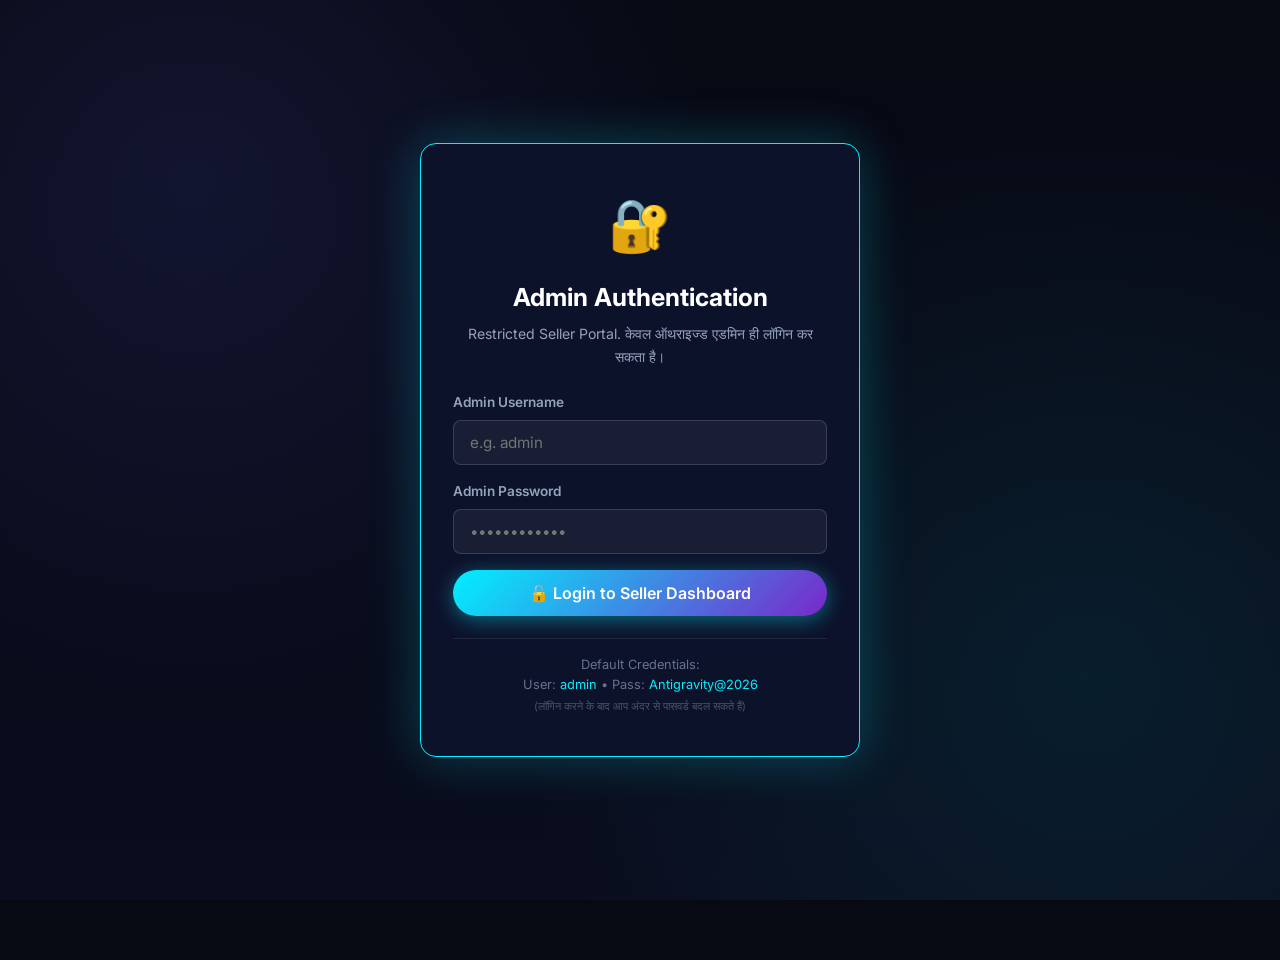
==== admin.html @ 9b274166 "Complete Google Antigravity E-Book Platform with Cashfree Gateway and DRM Reader" ====
<!DOCTYPE html>
<html lang="hi">
<head>
    <meta charset="UTF-8">
    <meta name="viewport" content="width=device-width, initial-scale=1.0">
    <title>Seller Admin Portal - Google Antigravity E-Book</title>
    
    <!-- Google Fonts -->
    <link rel="preconnect" href="https://fonts.googleapis.com">
    <link rel="preconnect" href="https://fonts.gstatic.com" crossorigin>
    <link href="https://fonts.googleapis.com/css2?family=Inter:wght@400;500;600;700;800&family=JetBrains+Mono:wght@500;700&family=Outfit:wght@600;700;800&display=swap" rel="stylesheet">
    
    <!-- Stylesheets -->
    <link rel="stylesheet" href="assets/css/style.css">
    <link rel="stylesheet" href="assets/css/admin.css">
</head>
<body class="admin-body">

    <!-- 1. ADMIN AUTHENTICATION GATE (SHOWN IF NOT LOGGED IN) -->
    <div id="adminLoginGate" style="min-height: 100vh; display: flex; align-items: center; justify-content: center; padding: 20px;">
        <div class="admin-card" style="max-width: 440px; width: 100%; padding: 40px 32px; border-color: #00f0ff; box-shadow: 0 0 50px rgba(0, 240, 255, 0.25); text-align: center;">
            <div style="font-size: 3.2rem; margin-bottom: 12px;">🔐</div>
            <h2 style="font-size: 1.55rem; justify-content: center; margin-bottom: 6px; color: #fff;">Admin Authentication</h2>
            <p style="color: #94a3b8; font-size: 0.88rem; margin-bottom: 24px;">
                Restricted Seller Portal. केवल ऑथराइज्ड एडमिन ही लॉगिन कर सकता है।
            </p>

            <form id="adminLoginForm">
                <div class="form-group" style="text-align: left;">
                    <label class="form-label" for="loginUsername">Admin Username</label>
                    <input type="text" id="loginUsername" class="form-input" placeholder="e.g. admin" required>
                </div>
                
                <div class="form-group" style="text-align: left;">
                    <label class="form-label" for="loginPassword">Admin Password</label>
                    <input type="password" id="loginPassword" class="form-input" placeholder="••••••••••••" required>
                </div>

                <div id="loginErrorMsg" style="display: none; background: rgba(239, 68, 68, 0.15); border: 1px solid #ef4444; color: #f87171; padding: 10px; border-radius: 8px; font-size: 0.82rem; margin-bottom: 16px;">
                    ❌ गलत Username या Password! दोबारा प्रयास करें।
                </div>

                <button type="submit" class="btn btn-primary" style="width: 100%; padding: 13px; font-size: 1rem;">
                    🔓 Login to Seller Dashboard
                </button>
            </form>

            <div style="margin-top: 22px; font-size: 0.8rem; color: #64748b; border-top: 1px solid rgba(255,255,255,0.08); padding-top: 16px;">
                Default Credentials:<br>
                User: <code style="color: #00f0ff;">admin</code> • Pass: <code style="color: #00f0ff;">Antigravity@2026</code><br>
                <small style="color: #475569;">(लॉगिन करने के बाद आप अंदर से पासवर्ड बदल सकते हैं)</small>
            </div>
        </div>
    </div>

    <!-- 2. MAIN PROTECTED DASHBOARD VIEW (SHOWN ONLY AFTER AUTHENTICATION) -->
    <div id="adminDashboardView" style="display: none;">
        
        <!-- Admin Header -->
        <header class="admin-header">
            <div class="container admin-header-flex">
                <div class="admin-title-group">
                    <div style="display: flex; align-items: center; gap: 10px;">
                        <a href="index.html" class="logo-icon" style="text-decoration: none; width: 34px; height: 34px; font-size: 1rem;">⚡</a>
                        <h1>Antigravity E-Book Seller Dashboard</h1>
                    </div>
                    <p>Manage your UPI Scanner, E-Book Pricing, and Customer Submissions</p>
                </div>
                <div style="display: flex; gap: 10px; align-items: center;">
                    <a href="index.html" target="_blank" class="btn btn-secondary" style="font-size: 0.85rem; padding: 8px 16px;">👁️ Landing Page</a>
                    <button type="button" id="btnAdminLogout" class="btn btn-secondary" style="font-size: 0.85rem; padding: 8px 16px; border-color: rgba(239, 68, 68, 0.4); color: #f87171;">
                        🚪 Logout
                    </button>
                </div>
            </div>
        </header>

        <!-- Main Admin Container -->
        <main class="container">
            
            <!-- Summary Stats Cards -->
            <div style="display: grid; grid-template-columns: repeat(auto-fit, minmax(220px, 1fr)); gap: 20px; margin-bottom: 30px;">
                <div class="admin-card" style="padding: 20px;">
                    <span style="font-size: 0.85rem; color: #94a3b8;">Total Customer Orders</span>
                    <h3 style="font-size: 2.2rem; font-weight: 800; color: #00f0ff; margin-top: 6px;" id="totalOrdersCount">0</h3>
                </div>
                <div class="admin-card" style="padding: 20px;">
                    <span style="font-size: 0.85rem; color: #94a3b8;">Total Revenue Collected</span>
                    <h3 style="font-size: 2.2rem; font-weight: 800; color: #10b981; margin-top: 6px;" id="totalRevenueCount">₹0</h3>
                </div>
                <div class="admin-card" style="padding: 20px;">
                    <span style="font-size: 0.85rem; color: #94a3b8;">1-Device DRM Lock</span>
                    <h3 style="font-size: 1.5rem; font-weight: 800; color: #a78bfa; margin-top: 8px;">Active & Enforced</h3>
                </div>
            </div>

            <!-- ADMIN NAVIGATION TABS -->
            <div class="admin-tabs-nav">
                <button type="button" class="admin-tab-btn active" data-tab="tab-orders">📦 Orders & UPI Setup</button>
                <button type="button" class="admin-tab-btn" data-tab="tab-affiliates">🤝 Affiliate & Rewards <span id="affiliateAlertBadge" style="display:none; background:#ef4444; color:#fff; font-size:0.7rem; font-weight:700; padding:2px 8px; border-radius:10px; margin-left:4px;">0 ALERTS</span></button>
                <button type="button" class="admin-tab-btn" data-tab="tab-courses">📚 Course & E-Book Manager</button>
                <button type="button" class="admin-tab-btn" data-tab="tab-branding">🎨 Site Logo & Name</button>
                <button type="button" class="admin-tab-btn" data-tab="tab-menus">🧭 Navigation Menus</button>
                <button type="button" class="admin-tab-btn" data-tab="tab-content">📝 Page Content Editor</button>
            </div>

            <!-- ==========================================
                 TAB 1: ORDERS & PAYMENTS (ORIGINAL PORTAL)
                 ========================================== -->
            <div id="tab-orders" class="admin-tab-pane active">
                <div class="admin-grid">
                    
                    <!-- LEFT COLUMN: UPI SETUP & PASSWORD MANAGEMENT -->
                    <div style="display: flex; flex-direction: column; gap: 24px;">
                        
                        <!-- CASHFREE PAYMENT GATEWAY SETUP -->
                        <div class="admin-card" style="border: 1px solid rgba(0, 240, 255, 0.35); background: linear-gradient(145deg, rgba(15, 23, 42, 0.95), rgba(10, 15, 30, 0.98)); box-shadow: 0 10px 30px rgba(0, 240, 255, 0.08);">
                            <div style="display: flex; justify-content: space-between; align-items: center; margin-bottom: 12px; flex-wrap: wrap; gap: 8px;">
                                <h2 style="margin: 0; font-size: 1.25rem;">💳 Cashfree Gateway Setup</h2>
                                <span id="cashfreeStatusBadge" class="badge-status verified" style="font-size: 0.75rem; padding: 4px 10px;">
                                    🟢 Cashfree Active
                                </span>
                            </div>
                            <p style="font-size: 0.84rem; color: #94a3b8; margin-bottom: 18px; line-height: 1.5;">
                                Apna Cashfree API App ID aur Secret Key yahan daalein. Save karte hi customer checkout par <strong>Real Cashfree Payment</strong> (UPI, Google Pay, PhonePe, Paytm, Cards, NetBanking) turant active ho jayega.
                            </p>

                            <form id="adminCashfreeForm">
                                <div class="form-group" style="margin-bottom: 14px;">
                                    <label class="form-label" style="display: flex; align-items: center; justify-content: space-between;">
                                        <span>Cashfree Gateway Enabled</span>
                                        <input type="checkbox" id="cfgCashfreeEnabled" checked style="width: 18px; height: 18px; accent-color: var(--accent-cyan); cursor: pointer;">
                                    </label>
                                </div>

                                <div class="form-group" style="margin-bottom: 14px;">
                                    <label class="form-label" for="cfgCashfreeMode">Gateway Environment <span class="req">*</span></label>
                                    <select id="cfgCashfreeMode" class="form-input" style="cursor: pointer;">
                                        <option value="sandbox">Sandbox (Test Mode - Free Testing)</option>
                                        <option value="production">Production (Live Mode - Real Payments to Bank)</option>
                                    </select>
                                    <small style="color: #64748b; font-size: 0.75rem;">Test testing ke liye Sandbox chunein, real selling ke liye Production.</small>
                                </div>

                                <div class="form-group" style="margin-bottom: 14px;">
                                    <label class="form-label" for="cfgCashfreeAppId">Cashfree App ID (Client ID) <span class="req">*</span></label>
                                    <input type="text" id="cfgCashfreeAppId" class="form-input" placeholder="e.g. CF10293847XXXXXXXXXX or TEST102938..." required>
                                    <small style="color: #64748b; font-size: 0.75rem;">Cashfree Dashboard -> Developers -> API Keys se copy karein.</small>
                                </div>

                                <div class="form-group" style="margin-bottom: 16px;">
                                    <label class="form-label" for="cfgCashfreeSecretKey">Cashfree Secret Key <span class="req">*</span></label>
                                    <div style="position: relative;">
                                        <input type="password" id="cfgCashfreeSecretKey" class="form-input" placeholder="Enter Cashfree Secret Key" required style="padding-right: 42px;">
                                        <button type="button" id="btnToggleCashfreeSecret" style="position: absolute; right: 10px; top: 50%; transform: translateY(-50%); background: none; border: none; color: #94a3b8; cursor: pointer; font-size: 1rem; padding: 4px;" title="Show/Hide Secret Key">👁️</button>
                                    </div>
                                    <small style="color: #64748b; font-size: 0.75rem;">Secret key hamesha encrypted aur safe rahti hai.</small>
                                </div>

                                <div style="display: grid; grid-template-columns: 1fr 1fr; gap: 10px; margin-top: 6px;">
                                    <button type="submit" class="btn btn-primary" id="btnSaveCashfreeConfig" style="padding: 11px 14px; font-size: 0.88rem;">
                                        💾 Save Keys
                                    </button>
                                    <button type="button" id="btnTestCashfreeConnection" class="btn btn-secondary" style="padding: 11px 14px; font-size: 0.88rem; border-color: rgba(0, 240, 255, 0.4); color: #00f0ff;">
                                        ⚡ Test Ping
                                    </button>
                                </div>
                            </form>

                            <div style="margin-top: 16px; padding: 12px; background: rgba(0, 240, 255, 0.05); border: 1px dashed rgba(0, 240, 255, 0.25); border-radius: 8px; font-size: 0.78rem; color: #94a3b8; line-height: 1.5;">
                                💡 <strong>Cashfree Account Setup:</strong><br>
                                1. <a href="https://merchant.cashfree.com" target="_blank" style="color: #00f0ff; text-decoration: underline;">merchant.cashfree.com</a> par login karein.<br>
                                2. Left menu me <strong>Developers &rarr; API Keys</strong> par click karein.<br>
                                3. App ID aur Secret Key copy karke yahan paste karein. User ke click karte hi direct Cashfree se payment ho jayegi!
                            </div>
                        </div>

                        <!-- PRICING & SUPPORT SETUP -->
                        <div class="admin-card">
                            <h2>⚙️ Pricing & Support Setup</h2>
                            <p style="font-size: 0.85rem; color: #94a3b8; margin-bottom: 20px;">
                                E-Book selling price, strike price aur WhatsApp support number yahan configure karein:
                            </p>

                            <form id="adminSettingsForm">
                                <div style="display: grid; grid-template-columns: 1fr 1fr; gap: 12px;">
                                    <div class="form-group">
                                        <label class="form-label" for="cfgPrice">Selling Price (₹) <span class="req">*</span></label>
                                        <input type="number" id="cfgPrice" class="form-input" placeholder="199" required>
                                    </div>
                                    <div class="form-group">
                                        <label class="form-label" for="cfgOriginalPrice">Strike Price (₹)</label>
                                        <input type="number" id="cfgOriginalPrice" class="form-input" placeholder="1499">
                                    </div>
                                </div>

                                <div class="form-group">
                                    <label class="form-label" for="cfgUpiId">Admin UPI ID (Affiliate Payouts Payout Ke Liye)</label>
                                    <input type="text" id="cfgUpiId" class="form-input" placeholder="e.g. yourname@oksbi">
                                    <small style="color: #64748b; font-size: 0.75rem;">Affiliates ko ₹500 reward reward pay karte samay use hoga.</small>
                                </div>

                                <div class="form-group">
                                    <label class="form-label" for="cfgPayeeName">Business / Payee Name</label>
                                    <input type="text" id="cfgPayeeName" class="form-input" placeholder="e.g. Google Antigravity Academy">
                                </div>

                                <div class="form-group">
                                    <label class="form-label" for="cfgWhatsApp">WhatsApp Support Number</label>
                                    <input type="text" id="cfgWhatsApp" class="form-input" placeholder="+91 9876543210">
                                </div>

                                <div class="form-group">
                                    <label class="form-label" for="cfgEmail">Support Email</label>
                                    <input type="email" id="cfgEmail" class="form-input" placeholder="support@antigravityguide.in">
                                </div>

                                <button type="submit" class="btn btn-primary" style="width: 100%; padding: 12px; margin-top: 10px;">
                                    💾 Save Pricing & Support
                                </button>
                            </form>
                        </div>

                        <!-- CHANGE ADMIN PASSWORD -->
                        <div class="admin-card">
                            <h2>🔑 Change Admin Password</h2>
                            <p style="font-size: 0.85rem; color: #94a3b8; margin-bottom: 16px;">
                                Apna username aur secret password badalne ke liye yahan form bharein:
                            </p>

                            <form id="changePasswordForm">
                                <div class="form-group">
                                    <label class="form-label" for="newUsername">New Username</label>
                                    <input type="text" id="newUsername" class="form-input" placeholder="e.g. admin" required>
                                </div>

                                <div class="form-group">
                                    <label class="form-label" for="newPassword">New Password</label>
                                    <input type="password" id="newPassword" class="form-input" placeholder="Naya secret password" required>
                                </div>

                                <button type="submit" class="btn btn-secondary" style="width: 100%; padding: 10px;">
                                    🔒 Update Password
                                </button>
                            </form>
                        </div>

                    </div>

                    <!-- RIGHT COLUMN: CUSTOMER ORDERS & ACCESS TOKENS TABLE -->
                    <div class="admin-card">
                        <div style="display: flex; justify-content: space-between; align-items: center; margin-bottom: 20px; flex-wrap: wrap; gap: 10px;">
                            <div>
                                <h2 style="margin-bottom: 2px;">📦 Customer Orders & Access Tokens</h2>
                                <span style="font-size: 0.8rem; color: #94a3b8;">Har order ka Cashfree Payment ID, access token aur DRM device binding</span>
                            </div>
                            <div style="display: flex; gap: 8px; flex-wrap: wrap;">
                                <button type="button" id="btnAddDemoOrder" class="table-action-btn" title="Add a sample order to test">+ Add Sample</button>
                                <button type="button" id="btnResetDemoOrders" class="table-action-btn" style="background: rgba(0,240,255,0.15); border-color: #00f0ff; color: #00f0ff;" title="Restore all sample demo orders">🔄 Load Demo Orders</button>
                                <button type="button" id="btnExportCsv" class="table-action-btn">📊 Export CSV</button>
                                <button type="button" id="btnClearOrders" class="table-action-btn" style="color: #f87171; border-color: rgba(239, 68, 68, 0.4);">Clear</button>
                            </div>
                        </div>

                        <div class="table-responsive">
                            <table class="orders-table">
                                <thead>
                                    <tr>
                                        <th>Customer</th>
                                        <th>Contact</th>
                                        <th>Gateway & Ref ID</th>
                                        <th>Paid</th>
                                        <th>Access Token</th>
                                        <th>Device Lock Status</th>
                                        <th>Quick Actions</th>
                                    </tr>
                                </thead>
                                <tbody id="ordersTableBody">
                                    <!-- Rendered by admin.js -->
                                </tbody>
                            </table>
                        </div>

                        <div style="margin-top: 24px; padding: 14px; background: rgba(0, 240, 255, 0.04); border: 1px dashed rgba(0, 240, 255, 0.2); border-radius: 8px; font-size: 0.82rem; color: #94a3b8;">
                            💡 <strong>Pro-Tip:</strong> Agar customer bole ki unka phone badal gaya hai, to bas table me <strong>"🔓 Reset Lock"</strong> par click karein. Isse customer apne naye phone par link fir se khol sakega!
                        </div>
                    </div>

                </div>
            </div>

            <!-- ==========================================
                 TAB 2: SITE LOGO & NAME (CMS BRANDING)
                 ========================================== -->
            <div id="tab-branding" class="admin-tab-pane">
                <div style="max-width: 760px; margin: 0 auto;">
                    <div class="admin-card">
                        <h2>🎨 Site Logo & Identity Customization</h2>
                        <p style="font-size: 0.88rem; color: #94a3b8; margin-bottom: 22px;">
                            Yahan se aap website ka logo icon (emoji), site ka brand name aur footer copyright text bina code touch kiye badal sakte hain.
                        </p>

                        <!-- Live Branding Preview Box -->
                        <div style="margin-bottom: 22px;">
                            <label style="font-size: 0.82rem; color: #94a3b8; text-transform: uppercase; letter-spacing: 0.5px;">Live Navbar Preview:</label>
                            <div class="branding-preview-card">
                                <div class="logo-icon" id="previewLogoIcon" style="width: 36px; height: 36px; font-size: 1.1rem;">⚡</div>
                                <span style="font-size: 1.25rem; font-weight: 800; font-family: var(--font-heading);" id="previewSiteName">
                                    Antigravity<span style="color: var(--accent-cyan);">Guide</span>
                                </span>
                            </div>
                        </div>

                        <form id="brandingForm">
                            <div class="form-group">
                                <label class="form-label" for="cfgLogoIcon">Site Logo Icon (Emoji / Symbol) <span class="req">*</span></label>
                                <input type="text" id="cfgLogoIcon" class="form-input" placeholder="e.g. ⚡, 🚀, 🤖, 📚" style="max-width: 140px;" required>
                                <small style="color: #64748b; font-size: 0.78rem;">Koi bhi emoji ya symbol paste karein (e.g. ⚡, 🚀, 🔥, 💻, 🧠)</small>
                            </div>

                            <div class="form-group">
                                <label class="form-label" for="cfgSiteName">Site Brand Name (HTML Supported) <span class="req">*</span></label>
                                <input type="text" id="cfgSiteName" class="form-input" placeholder="e.g. Antigravity<span style='color: #00f0ff;'>Guide</span>" required>
                                <small style="color: #64748b; font-size: 0.78rem;">Aap plain text ya color span likh sakte hain (e.g. MyBrand&lt;span style="color:#00f0ff;"&gt;AI&lt;/span&gt;)</small>
                            </div>

                            <div class="form-group">
                                <label class="form-label" for="cfgFooterText">Footer Copyright Text</label>
                                <input type="text" id="cfgFooterText" class="form-input" placeholder="© 2026-2027 Google Antigravity Master Guide. All Rights Reserved.">
                            </div>

                            <div style="display: flex; gap: 12px; margin-top: 24px;">
                                <button type="submit" class="btn btn-primary" style="flex: 1; padding: 13px;">
                                    💾 Save Branding & Logo
                                </button>
                                <button type="button" id="btnResetBranding" class="btn btn-secondary" style="padding: 13px 20px;">
                                    🔄 Reset
                                </button>
                            </div>
                        </form>
                    </div>
                </div>
            </div>

            <!-- ==========================================
                 TAB 3: NAVIGATION MENUS (HEADER & FOOTER)
                 ========================================== -->
            <div id="tab-menus" class="admin-tab-pane">
                <div style="max-width: 860px; margin: 0 auto; display: flex; flex-direction: column; gap: 28px;">
                    
                    <!-- Header Menu Manager -->
                    <div class="admin-card">
                        <div style="display: flex; justify-content: space-between; align-items: center; margin-bottom: 18px; flex-wrap: wrap; gap: 10px;">
                            <div>
                                <h2 style="margin-bottom: 2px;">🧭 Header Navigation Menu</h2>
                                <span style="font-size: 0.82rem; color: #94a3b8;">Top header aur mobile drawer menu me dikhne wale links</span>
                            </div>
                            <button type="button" id="btnAddHeaderLink" class="btn btn-secondary" style="font-size: 0.82rem; padding: 8px 14px;">
                                ➕ Add Link
                            </button>
                        </div>

                        <div id="headerLinksContainer" style="margin-bottom: 20px;">
                            <!-- Dynamically generated rows -->
                        </div>

                        <button type="button" id="btnSaveHeaderLinks" class="btn btn-primary" style="padding: 11px 24px;">
                            💾 Save Header Menu Links
                        </button>
                    </div>

                    <!-- Footer Menu Manager -->
                    <div class="admin-card">
                        <div style="display: flex; justify-content: space-between; align-items: center; margin-bottom: 18px; flex-wrap: wrap; gap: 10px;">
                            <div>
                                <h2 style="margin-bottom: 2px;">👣 Footer Links Menu</h2>
                                <span style="font-size: 0.82rem; color: #94a3b8;">Footer ke bottom me dikhne wale important links</span>
                            </div>
                            <button type="button" id="btnAddFooterLink" class="btn btn-secondary" style="font-size: 0.82rem; padding: 8px 14px;">
                                ➕ Add Link
                            </button>
                        </div>

                        <div id="footerLinksContainer" style="margin-bottom: 20px;">
                            <!-- Dynamically generated rows -->
                        </div>

                        <div style="display: flex; gap: 12px;">
                            <button type="button" id="btnSaveFooterLinks" class="btn btn-primary" style="padding: 11px 24px;">
                                💾 Save Footer Links
                            </button>
                            <button type="button" id="btnResetMenus" class="btn btn-secondary" style="padding: 11px 18px;">
                                🔄 Reset All Menus to Default
                            </button>
                        </div>
                    </div>

                </div>
            </div>

            <!-- ==========================================
                 TAB 4: PAGE CONTENT EDITOR (CMS STATIC TEXT)
                 ========================================== -->
            <div id="tab-content" class="admin-tab-pane">
                <div style="max-width: 860px; margin: 0 auto;">
                    <div class="admin-card">
                        <h2>📝 Page Content Editor (Static Text Editor)</h2>
                        <p style="font-size: 0.88rem; color: #94a3b8; margin-bottom: 24px;">
                            Website ke kisi bhi section ka title, headline ya paragraph yahan se edit karein. Save karne ke baad landing page turant update ho jayega!
                        </p>

                        <form id="pageContentForm">
                            <!-- 1. HERO SECTION -->
                            <div style="background: rgba(255, 255, 255, 0.02); border: 1px solid rgba(255, 255, 255, 0.08); border-radius: 12px; padding: 20px; margin-bottom: 24px;">
                                <h3 style="font-size: 1.05rem; color: #00f0ff; margin-bottom: 16px;">🚀 Hero Section</h3>
                                
                                <div class="cms-field-group">
                                    <label for="cmsInputHeroBadge">Hero Badge Pill Text</label>
                                    <input type="text" id="cmsInputHeroBadge" class="form-input">
                                </div>

                                <div class="cms-field-group">
                                    <label for="cmsInputHeroH1">Main Heading (H1 - HTML allowed)</label>
                                    <input type="text" id="cmsInputHeroH1" class="form-input">
                                    <small>Gradient effect ke liye text ko &lt;span class="text-gradient"&gt;text&lt;/span&gt; me daalein</small>
                                </div>

                                <div class="cms-field-group">
                                    <label for="cmsInputHeroLead">Hero Lead Paragraph (Sub-headline)</label>
                                    <textarea id="cmsInputHeroLead" class="cms-textarea" rows="3"></textarea>
                                </div>
                            </div>

                            <!-- 2. FEATURES SECTION -->
                            <div style="background: rgba(255, 255, 255, 0.02); border: 1px solid rgba(255, 255, 255, 0.08); border-radius: 12px; padding: 20px; margin-bottom: 24px;">
                                <h3 style="font-size: 1.05rem; color: #00f0ff; margin-bottom: 16px;">📁 Features Section</h3>
                                
                                <div class="cms-field-group">
                                    <label for="cmsInputFeaturesTitle">Features Section Heading</label>
                                    <input type="text" id="cmsInputFeaturesTitle" class="form-input">
                                </div>

                                <div class="cms-field-group">
                                    <label for="cmsInputFeaturesSub">Features Subtitle Description</label>
                                    <textarea id="cmsInputFeaturesSub" class="cms-textarea" rows="2"></textarea>
                                </div>
                            </div>

                            <!-- 3. CURRICULUM SECTION -->
                            <div style="background: rgba(255, 255, 255, 0.02); border: 1px solid rgba(255, 255, 255, 0.08); border-radius: 12px; padding: 20px; margin-bottom: 24px;">
                                <h3 style="font-size: 1.05rem; color: #00f0ff; margin-bottom: 16px;">📚 Curriculum (9 Chapters) Section</h3>
                                
                                <div class="cms-field-group">
                                    <label for="cmsInputCurriculumTitle">Curriculum Heading</label>
                                    <input type="text" id="cmsInputCurriculumTitle" class="form-input">
                                </div>

                                <div class="cms-field-group">
                                    <label for="cmsInputCurriculumSub">Curriculum Subtitle Description</label>
                                    <textarea id="cmsInputCurriculumSub" class="cms-textarea" rows="2"></textarea>
                                </div>
                            </div>

                            <!-- 4. PRICING SECTION -->
                            <div style="background: rgba(255, 255, 255, 0.02); border: 1px solid rgba(255, 255, 255, 0.08); border-radius: 12px; padding: 20px; margin-bottom: 24px;">
                                <h3 style="font-size: 1.05rem; color: #00f0ff; margin-bottom: 16px;">💳 Pricing Section</h3>
                                
                                <div class="cms-field-group">
                                    <label for="cmsInputPricingTitle">Pricing Section Title</label>
                                    <input type="text" id="cmsInputPricingTitle" class="form-input">
                                </div>

                                <div class="cms-field-group">
                                    <label for="cmsInputPricingSub">Pricing Subtitle Description</label>
                                    <textarea id="cmsInputPricingSub" class="cms-textarea" rows="2"></textarea>
                                </div>

                                <div class="cms-field-group">
                                    <label for="cmsInputPricingCardDesc">Pricing Card Subtext</label>
                                    <input type="text" id="cmsInputPricingCardDesc" class="form-input">
                                </div>
                            </div>

                            <!-- 5. FAQ SECTION -->
                            <div style="background: rgba(255, 255, 255, 0.02); border: 1px solid rgba(255, 255, 255, 0.08); border-radius: 12px; padding: 20px; margin-bottom: 24px;">
                                <h3 style="font-size: 1.05rem; color: #00f0ff; margin-bottom: 16px;">❓ FAQ Section</h3>
                                
                                <div class="cms-field-group">
                                    <label for="cmsInputFaqTitle">FAQ Section Heading</label>
                                    <input type="text" id="cmsInputFaqTitle" class="form-input">
                                </div>
                            </div>

                            <div style="display: flex; gap: 12px; margin-top: 24px;">
                                <button type="submit" class="btn btn-primary" style="flex: 1; padding: 14px; font-size: 1.05rem;">
                                    💾 Save All Page Content Changes
                                </button>
                                <button type="button" id="btnResetPageContent" class="btn btn-secondary" style="padding: 14px 20px;">
                                    🔄 Reset
                                </button>
                            </div>
                        </form>
                    </div>
                </div>
            </div>

            <!-- ==========================================
                 TAB 5: AFFILIATE PARTNERS & REWARDS (₹500 TARGET SYSTEM)
                 ========================================== -->
            <div id="tab-affiliates" class="admin-tab-pane">
                <!-- URGENT PAYOUT ALERT BANNER (Shown when any affiliate completes 5 paid sales) -->
                <div id="adminAffiliateUrgentAlert" style="display: none; background: linear-gradient(135deg, rgba(239, 68, 68, 0.2), rgba(245, 158, 11, 0.2)); border: 2px solid #ef4444; border-radius: 14px; padding: 22px; margin-bottom: 24px; box-shadow: 0 0 30px rgba(239, 68, 68, 0.3);">
                    <div style="display: flex; align-items: flex-start; justify-content: space-between; gap: 16px; flex-wrap: wrap;">
                        <div>
                            <div style="display: flex; align-items: center; gap: 10px; margin-bottom: 6px;">
                                <span style="font-size: 1.6rem;">🚨</span>
                                <h3 style="color: #f87171; font-size: 1.25rem; font-weight: 800; margin: 0;">TARGET ACHIEVED! PENDING ₹500 UPI REWARD</h3>
                            </div>
                            <p style="color: #cbd5e1; font-size: 0.9rem; margin-bottom: 12px;">
                                Niche diye gaye partner ne 5 Paid Referrals ka target successfully complete kar liya hai! Kripya inke UPI par ₹500 transfer karein aur "Mark Paid" button dabayein:
                            </p>
                            <div id="urgentAlertPartnersList" style="display: flex; flex-direction: column; gap: 8px;">
                                <!-- Dynamic pending payout cards -->
                            </div>
                        </div>
                    </div>
                </div>

                <!-- Affiliate Overview Cards -->
                <div style="display: grid; grid-template-columns: repeat(auto-fit, minmax(210px, 1fr)); gap: 18px; margin-bottom: 26px;">
                    <div class="admin-card" style="padding: 18px;">
                        <span style="font-size: 0.82rem; color: #94a3b8;">Total Partners</span>
                        <h3 style="font-size: 1.9rem; font-weight: 800; color: #00f0ff; margin-top: 4px;" id="statTotalAffiliates">0</h3>
                    </div>
                    <div class="admin-card" style="padding: 18px;">
                        <span style="font-size: 0.82rem; color: #94a3b8;">Total Referral Sales</span>
                        <h3 style="font-size: 1.9rem; font-weight: 800; color: #10b981; margin-top: 4px;" id="statTotalReferralSales">0</h3>
                    </div>
                    <div class="admin-card" style="padding: 18px;">
                        <span style="font-size: 0.82rem; color: #94a3b8;">Pending ₹500 Payouts</span>
                        <h3 style="font-size: 1.9rem; font-weight: 800; color: #ef4444; margin-top: 4px;" id="statPendingRewards">0</h3>
                    </div>
                    <div class="admin-card" style="padding: 18px;">
                        <span style="font-size: 0.82rem; color: #94a3b8;">Completed Rewards Paid</span>
                        <h3 style="font-size: 1.9rem; font-weight: 800; color: #a78bfa; margin-top: 4px;" id="statPaidRewards">₹0</h3>
                    </div>
                </div>

                <!-- Partners Table Card -->
                <div class="admin-card">
                    <div style="display: flex; justify-content: space-between; align-items: center; margin-bottom: 18px; flex-wrap: wrap; gap: 12px;">
                        <div>
                            <h2 style="margin-bottom: 4px;">🤝 Affiliate Partners & Target Tracking</h2>
                            <p style="font-size: 0.85rem; color: #94a3b8;">
                                Target: Har 5 Paid Sales par Partner ko ₹500 direct UPI reward diya jata hai.
                            </p>
                        </div>
                        <div style="display: flex; gap: 10px; align-items: center; flex-wrap: wrap;">
                            <input type="text" id="affiliateSearchInput" class="form-input" placeholder="Search partner, token, email..." style="width: 220px; padding: 8px 12px; font-size: 0.85rem;">
                            <button type="button" id="btnResetDemoAffiliates" class="btn btn-secondary" style="font-size: 0.82rem; padding: 8px 14px; background: rgba(0,240,255,0.15); border-color: #00f0ff; color: #00f0ff;" title="Restore sample demo partners">🔄 Load Demo Partners</button>
                            <button type="button" id="btnRefreshAffiliates" class="btn btn-secondary" style="font-size: 0.82rem; padding: 8px 14px;">🔄 Refresh</button>
                        </div>
                    </div>

                    <div class="table-responsive">
                        <table class="orders-table">
                            <thead>
                                <tr>
                                    <th>Partner / Ref Code</th>
                                    <th>Contact & Email</th>
                                    <th>UPI ID (for ₹500)</th>
                                    <th>Sales Done</th>
                                    <th>5-Sale Target</th>
                                    <th>Reward Status</th>
                                    <th>Actions</th>
                                </tr>
                            </thead>
                            <tbody id="affiliatesTableBody">
                                <!-- Dynamic Rows -->
                            </tbody>
                        </table>
                    </div>
                </div>
            </div>

            <!-- ==========================================
                 TAB 6: COURSE & E-BOOK MANAGER (DRAG & DROP)
                 ========================================== -->
            <div id="tab-courses" class="admin-tab-pane">
                <div style="display: flex; flex-direction: column; gap: 24px;">
                    
                    <!-- ACTIVE E-BOOK NOTICE -->
                    <div class="admin-card" style="border-color: #00f0ff; background: rgba(0, 240, 255, 0.03);">
                        <div style="display: flex; justify-content: space-between; align-items: center; flex-wrap: wrap; gap: 14px;">
                            <div>
                                <span style="font-size: 0.75rem; text-transform: uppercase; letter-spacing: 1px; color: #00f0ff; font-weight: 700;">🟢 Currently Active E-Book on Website & Reader</span>
                                <h3 style="font-size: 1.3rem; font-weight: 800; color: #fff; margin-top: 4px;" id="currentActiveBookTitle">Google Antigravity Master Guide</h3>
                                <p style="font-size: 0.85rem; color: #94a3b8;" id="currentActiveBookMeta">Price: ₹199 • Total Chapters: 9 • All DRM Protections Active</p>
                            </div>
                            <a href="reader.html" target="_blank" class="btn btn-secondary" style="font-size: 0.85rem; padding: 8px 16px;">
                                📖 Open Live Reader
                            </a>
                        </div>
                    </div>

                    <!-- DRAG & DROP NEW EBOOK UPLOADER -->
                    <!-- DRAG & DROP NEW EBOOK UPLOADER -->
                    <div class="admin-card">
                        <div style="display: flex; justify-content: space-between; align-items: center; flex-wrap: wrap; gap: 10px; margin-bottom: 16px;">
                            <div>
                                <h2 style="margin-bottom: 2px;">📤 Add & Launch New E-Book / Course</h2>
                                <p style="font-size: 0.85rem; color: #94a3b8;">
                                    Drag & drop any document (.txt, .md, .docx, .html, .json) or paste content. Automatic chapter parsing makes it live in seconds!
                                </p>
                            </div>
                        </div>

                        <!-- Mode Switch Tabs -->
                        <div class="uploader-tabs">
                            <button type="button" id="tabBtnUploadMode" class="uploader-tab-btn active">
                                📁 Drag & Drop / Upload File
                            </button>
                            <button type="button" id="tabBtnPasteMode" class="uploader-tab-btn">
                                📝 Or Paste Document Text
                            </button>
                            <button type="button" id="btnLoadSampleDoc" class="uploader-tab-btn" style="border-color: #00f0ff; color: #00f0ff; background: rgba(0, 240, 255, 0.08);">
                                ⚡ Test with Sample E-Book Doc
                            </button>
                        </div>

                        <!-- 1. Dropzone Upload Area -->
                        <div id="uploadModeSection">
                            <div class="course-dropzone-wrapper" id="courseDropWrapper">
                                <input type="file" id="courseFileInput" accept=".txt,.md,.markdown,.html,.htm,.doc,.docx,.json,.rtf" class="course-file-input-overlay" title="Click anywhere or drag & drop file here to browse">
                                <div id="courseDropZone" class="course-dropzone">
                                    <div id="dropZoneIcon" style="font-size: 3.2rem; margin-bottom: 8px;">📄</div>
                                    <h4 id="dropZoneHeading" style="font-size: 1.18rem; color: #f8fafc; margin-bottom: 6px; font-weight: 700;">Drag & Drop your E-Book Document Here</h4>
                                    <p id="dropZoneSubheading" style="font-size: 0.88rem; color: #94a3b8; margin-bottom: 16px;">
                                        Supported formats: <strong>.txt, .md (Markdown), .doc, .docx, .html, .json</strong>
                                    </p>
                                    <span id="btnBrowseCourseFile" class="btn btn-secondary" style="padding: 10px 24px; font-size: 0.9rem; pointer-events: none; display: inline-block;">
                                        📁 Or Click to Browse File
                                    </span>
                                </div>
                            </div>
                            <div style="display: flex; justify-content: center; gap: 12px; margin-top: 12px;">
                                <button type="button" id="btnManualBrowseTrigger" class="btn btn-secondary" style="font-size: 0.85rem; padding: 7px 20px;">
                                    📁 Click Here to Open File Explorer
                                </button>
                            </div>
                            <div id="dropFileInfo" style="display: none; margin-top: 16px; background: rgba(0, 240, 255, 0.1); border: 1px solid #00f0ff; border-radius: 8px; padding: 12px 18px; color: #00f0ff; font-size: 0.88rem; text-align: left;">
                                <!-- File name & chapters count injected via JS -->
                            </div>
                        </div>

                        <!-- 2. Paste Text Area (Hidden by default) -->
                        <div id="pasteModeSection" style="display: none;">
                            <div class="form-group">
                                <label class="form-label" for="coursePasteTextarea">Paste Document / Markdown / Chapters Content</label>
                                <textarea id="coursePasteTextarea" class="form-input" style="height: 180px; font-family: monospace; font-size: 0.85rem; resize: vertical;" placeholder="# Chapter 1: Google Antigravity Setup
Yahan aapka content aayega...

# Chapter 2: Connecting AI Models
Yahan chapter 2 ka content aayega..."></textarea>
                            </div>
                            <div style="display: flex; gap: 10px; margin-top: 10px;">
                                <button type="button" id="btnParsePastedText" class="btn btn-primary" style="padding: 8px 18px; font-size: 0.85rem;">
                                    ⚡ Extract & Parse Chapters from Text
                                </button>
                                <button type="button" id="btnClearPastedText" class="btn btn-secondary" style="padding: 8px 14px; font-size: 0.85rem;">
                                    🧹 Clear
                                </button>
                            </div>
                        </div>

                        <!-- Course Details Form -->
                        <form id="newCourseForm" style="margin-top: 24px;">
                            <div style="display: grid; grid-template-columns: 2fr 1fr; gap: 16px;">
                                <div class="form-group">
                                    <label class="form-label" for="courseInputTitle">E-Book / Course Title <span class="req">*</span></label>
                                    <input type="text" id="courseInputTitle" class="form-input" placeholder="e.g. Master Next.js 15 & AI Agents" required>
                                </div>
                                <div class="form-group">
                                    <label class="form-label" for="courseInputCategory">Category</label>
                                    <input type="text" id="courseInputCategory" class="form-input" placeholder="e.g. AI Coding & SaaS" value="AI & Autonomous Software">
                                </div>
                            </div>

                            <div class="form-group">
                                <label class="form-label" for="courseInputSubtitle">Subtitle / Short Description</label>
                                <input type="text" id="courseInputSubtitle" class="form-input" placeholder="e.g. The definitive guide to building modern apps with AI" value="Comprehensive Blueprint & Practical Production Code">
                            </div>

                            <div style="display: grid; grid-template-columns: 1fr 1fr 1fr; gap: 16px;">
                                <div class="form-group">
                                    <label class="form-label" for="courseInputPrice">Selling Price (₹) <span class="req">*</span></label>
                                    <input type="number" id="courseInputPrice" class="form-input" placeholder="199" value="199" required>
                                </div>
                                <div class="form-group">
                                    <label class="form-label" for="courseInputStrikePrice">Strike Price (₹)</label>
                                    <input type="number" id="courseInputStrikePrice" class="form-input" placeholder="1499" value="1499">
                                </div>
                                <div class="form-group">
                                    <label class="form-label" for="courseInputAuthor">Author / Publisher</label>
                                    <input type="text" id="courseInputAuthor" class="form-input" placeholder="e.g. Google Antigravity Team" value="Google Antigravity Team">
                                </div>
                            </div>

                            <!-- Parsed Chapters Preview Panel -->
                            <div class="form-group">
                                <div style="display: flex; justify-content: space-between; align-items: center; margin-bottom: 8px; flex-wrap: wrap; gap: 8px;">
                                    <label class="form-label" style="margin-bottom: 0;">
                                        <span>Parsed Chapters Preview (<span id="parsedChaptersBadge" style="color: #00f0ff; font-weight: 700;">0 Chapters Detected</span>)</span>
                                    </label>
                                    <div style="display: flex; gap: 8px;">
                                        <button type="button" id="btnAddManualChapter" class="btn btn-secondary" style="font-size: 0.75rem; padding: 4px 10px;">➕ Add Chapter Manually</button>
                                        <button type="button" id="btnClearAllChapters" class="btn btn-secondary" style="font-size: 0.75rem; padding: 4px 10px; color: #f87171; border-color: rgba(239, 68, 68, 0.4);">🧹 Clear Chapters</button>
                                    </div>
                                </div>
                                <div id="parsedChaptersContainer" style="max-height: 280px; overflow-y: auto; background: rgba(15, 20, 43, 0.8); border: 1px solid rgba(255, 255, 255, 0.1); border-radius: 8px; padding: 12px; display: flex; flex-direction: column; gap: 8px;">
                                    <p style="color: #64748b; font-size: 0.85rem; text-align: center; margin: 20px 0;">
                                        Upar document drag & drop karein, sample load karein ya manually chapter add karein. Chapters yahan list ho jayenge.
                                    </p>
                                </div>
                            </div>

                            <div style="display: flex; gap: 12px; margin-top: 20px; flex-wrap: wrap;">
                                <button type="submit" id="btnPublishAndActivate" class="btn btn-primary" style="flex: 2; padding: 13px; font-size: 1rem;">
                                    🚀 Publish & Set as Live E-Book on Site
                                </button>
                                <button type="button" id="btnSaveToCatalog" class="btn btn-secondary" style="flex: 1; padding: 13px;">
                                    💾 Save to Catalog (Draft)
                                </button>
                            </div>
                        </form>
                    </div>

                    <!-- COURSES CATALOG TABLE -->
                    <div class="admin-card">
                        <div style="display: flex; justify-content: space-between; align-items: center; margin-bottom: 18px; flex-wrap: wrap; gap: 10px;">
                            <div>
                                <h2 style="margin-bottom: 2px;">📚 All E-Books & Courses Catalog</h2>
                                <span style="font-size: 0.82rem; color: #94a3b8;">Aap kisi bhi e-book ka price badal sakte hain ya use 1-click me live kar sakte hain</span>
                            </div>
                        </div>

                        <div class="table-responsive">
                            <table class="orders-table">
                                <thead>
                                    <tr>
                                        <th>Course / E-Book</th>
                                        <th>Category</th>
                                        <th>Chapters</th>
                                        <th>Price (₹)</th>
                                        <th>Status</th>
                                        <th>Actions</th>
                                    </tr>
                                </thead>
                                <tbody id="coursesCatalogTableBody">
                                    <!-- Dynamic Rows -->
                                </tbody>
                            </table>
                        </div>
                    </div>

                </div>
            </div>

        </main>

    </div>

    <!-- Scripts -->
    <script src="assets/js/admin.js"></script>
</body>
</html>
---- assets/css/style.css ----
/* Google Antigravity E-Book Platform - Master Stylesheet */
:root {
    --bg-primary: #070913;
    --bg-secondary: #0c1024;
    --bg-card: rgba(18, 24, 52, 0.65);
    --bg-glass: rgba(255, 255, 255, 0.04);
    --border-color: rgba(99, 102, 241, 0.2);
    --border-glow: rgba(0, 240, 255, 0.4);
    --accent-cyan: #00f0ff;
    --accent-purple: #8b5cf6;
    --accent-pink: #ec4899;
    --accent-emerald: #10b981;
    --text-primary: #f8fafc;
    --text-secondary: #94a3b8;
    --text-muted: #64748b;
    --font-sans: 'Inter', -apple-system, BlinkMacSystemFont, 'Segoe UI', Roboto, sans-serif;
    --font-heading: 'Outfit', var(--font-sans);
    --font-mono: 'JetBrains Mono', 'Fira Code', monospace;
    --shadow-glow: 0 0 30px rgba(0, 240, 255, 0.25);
    --radius-sm: 8px;
    --radius-md: 14px;
    --radius-lg: 22px;
    --radius-full: 9999px;
}

* {
    margin: 0;
    padding: 0;
    box-sizing: border-box;
    font-family: var(--font-sans);
}

body {
    background-color: var(--bg-primary);
    color: var(--text-primary);
    line-height: 1.6;
    overflow-x: hidden;
    position: relative;
    background-image: 
        radial-gradient(circle at 15% 20%, rgba(99, 102, 241, 0.12) 0%, transparent 40%),
        radial-gradient(circle at 85% 75%, rgba(0, 240, 255, 0.08) 0%, transparent 45%),
        linear-gradient(to bottom, #070913, #0a0d1e 100%);
    background-attachment: fixed;
}

/* Glassmorphism helpers */
.glass-panel {
    background: var(--bg-card);
    backdrop-filter: blur(16px);
    -webkit-backdrop-filter: blur(16px);
    border: 1px solid var(--border-color);
    border-radius: var(--radius-lg);
    box-shadow: 0 20px 40px rgba(0, 0, 0, 0.5);
}

/* Container */
.container {
    max-width: 1200px;
    margin: 0 auto;
    padding: 0 24px;
}

/* Navigation */
.navbar {
    position: sticky;
    top: 0;
    z-index: 100;
    background: rgba(7, 9, 19, 0.85);
    backdrop-filter: blur(16px);
    border-bottom: 1px solid rgba(255, 255, 255, 0.06);
    padding: 16px 0;
}

.nav-container {
    display: flex;
    justify-content: space-between;
    align-items: center;
}

.logo {
    display: flex;
    align-items: center;
    gap: 12px;
    text-decoration: none;
    color: var(--text-primary);
    font-weight: 800;
    font-size: 1.25rem;
    font-family: var(--font-heading);
    letter-spacing: -0.5px;
}

.logo-icon {
    width: 38px;
    height: 38px;
    background: linear-gradient(135deg, var(--accent-cyan), var(--accent-purple));
    border-radius: var(--radius-sm);
    display: flex;
    align-items: center;
    justify-content: center;
    font-size: 1.2rem;
    box-shadow: 0 0 15px rgba(0, 240, 255, 0.5);
}

.nav-links {
    display: flex;
    align-items: center;
    gap: 28px;
    list-style: none;
}

.nav-links a {
    color: var(--text-secondary);
    text-decoration: none;
    font-size: 0.95rem;
    font-weight: 500;
    transition: all 0.2s ease;
}

.nav-links a:hover {
    color: var(--accent-cyan);
}

.nav-actions {
    display: flex;
    align-items: center;
    gap: 16px;
}

/* Language Switcher */
.lang-switcher {
    position: relative;
    display: inline-flex;
    align-items: center;
    gap: 6px;
    background: rgba(255, 255, 255, 0.06);
    border: 1px solid rgba(0, 240, 255, 0.3);
    padding: 7px 14px;
    border-radius: var(--radius-full);
    cursor: pointer;
    font-size: 0.88rem;
    font-weight: 700;
    color: var(--text-primary);
    transition: all 0.2s ease;
    user-select: none;
    z-index: 1000;
}

.lang-switcher:hover {
    background: rgba(0, 240, 255, 0.15);
    border-color: var(--accent-cyan);
    box-shadow: 0 0 15px rgba(0, 240, 255, 0.25);
}

.lang-icon {
    font-size: 1rem;
}

.lang-label {
    font-family: var(--font-mono);
    color: var(--accent-cyan);
    letter-spacing: 0.5px;
}

.lang-dropdown {
    position: absolute;
    top: calc(100% + 8px);
    right: 0;
    background: #0d122b;
    border: 1px solid rgba(0, 240, 255, 0.3);
    border-radius: 12px;
    padding: 6px;
    min-width: 140px;
    box-shadow: 0 10px 30px rgba(0, 0, 0, 0.8), 0 0 20px rgba(0, 240, 255, 0.15);
    display: none;
    flex-direction: column;
    gap: 4px;
    z-index: 1100;
}

.lang-dropdown.show {
    display: flex;
    animation: fadeInDown 0.2s ease-out;
}

@keyframes fadeInDown {
    from { opacity: 0; transform: translateY(-6px); }
    to { opacity: 1; transform: translateY(0); }
}

.lang-option {
    background: transparent;
    border: none;
    color: var(--text-secondary);
    padding: 9px 14px;
    font-size: 0.88rem;
    font-weight: 600;
    border-radius: 8px;
    text-align: left;
    cursor: pointer;
    transition: all 0.15s ease;
    display: flex;
    align-items: center;
    gap: 8px;
    width: 100%;
}

.lang-option:hover {
    background: rgba(0, 240, 255, 0.1);
    color: var(--accent-cyan);
}

.lang-option.active {
    background: linear-gradient(135deg, rgba(0, 240, 255, 0.2), rgba(121, 40, 202, 0.2));
    color: #fff;
    border: 1px solid rgba(0, 240, 255, 0.3);
}

/* Buttons */
.btn {
    display: inline-flex;
    align-items: center;
    justify-content: center;
    gap: 8px;
    padding: 12px 24px;
    font-size: 0.95rem;
    font-weight: 600;
    border-radius: var(--radius-full);
    text-decoration: none;
    cursor: pointer;
    transition: all 0.3s cubic-bezier(0.16, 1, 0.3, 1);
    border: none;
    outline: none;
}

.btn-primary {
    background: linear-gradient(135deg, #00f0ff, #7928ca);
    color: #ffffff;
    box-shadow: 0 4px 20px rgba(0, 240, 255, 0.4);
    position: relative;
    overflow: hidden;
}

.btn-primary:hover {
    transform: translateY(-2px);
    box-shadow: 0 8px 30px rgba(0, 240, 255, 0.6);
}

.btn-secondary {
    background: rgba(255, 255, 255, 0.08);
    color: var(--text-primary);
    border: 1px solid var(--border-color);
}

.btn-secondary:hover {
    background: rgba(255, 255, 255, 0.14);
    border-color: var(--accent-cyan);
    color: var(--accent-cyan);
}

.btn-pulse {
    animation: btnPulse 2s infinite;
}

@keyframes btnPulse {
    0% { box-shadow: 0 0 0 0 rgba(0, 240, 255, 0.6); }
    70% { box-shadow: 0 0 0 16px rgba(0, 240, 255, 0); }
    100% { box-shadow: 0 0 0 0 rgba(0, 240, 255, 0); }
}

/* Badges */
.badge-pill {
    display: inline-flex;
    align-items: center;
    gap: 8px;
    padding: 6px 16px;
    background: rgba(0, 240, 255, 0.08);
    border: 1px solid rgba(0, 240, 255, 0.3);
    border-radius: var(--radius-full);
    font-size: 0.82rem;
    font-weight: 600;
    color: var(--accent-cyan);
    margin-bottom: 20px;
}

.badge-dot {
    width: 8px;
    height: 8px;
    background-color: var(--accent-cyan);
    border-radius: 50%;
    box-shadow: 0 0 8px var(--accent-cyan);
}

/* Hero Section */
.hero-section {
    padding: 70px 0 60px;
    position: relative;
}

.hero-grid {
    display: grid;
    grid-template-columns: 1.15fr 0.85fr;
    gap: 48px;
    align-items: center;
}

.hero-content h1 {
    font-family: var(--font-heading);
    font-size: 3.4rem;
    font-weight: 800;
    line-height: 1.15;
    letter-spacing: -1.5px;
    margin-bottom: 22px;
}

.text-gradient {
    background: linear-gradient(135deg, #00f0ff 0%, #a855f7 50%, #ec4899 100%);
    -webkit-background-clip: text;
    -webkit-text-fill-color: transparent;
}

.hero-lead {
    font-size: 1.18rem;
    color: var(--text-secondary);
    margin-bottom: 32px;
    max-width: 580px;
    line-height: 1.65;
}

.hero-actions {
    display: flex;
    flex-wrap: wrap;
    align-items: center;
    gap: 16px;
    margin-bottom: 36px;
}

.price-tag-hero {
    display: flex;
    align-items: baseline;
    gap: 8px;
}

.price-now {
    font-size: 2.2rem;
    font-weight: 800;
    color: var(--accent-cyan);
}

.price-old {
    font-size: 1.15rem;
    color: var(--text-muted);
    text-decoration: line-through;
}

.discount-badge {
    background: rgba(236, 72, 153, 0.2);
    border: 1px solid var(--accent-pink);
    color: #f472b6;
    padding: 2px 10px;
    border-radius: var(--radius-full);
    font-size: 0.78rem;
    font-weight: 700;
}

.guarantee-strip {
    display: flex;
    align-items: center;
    gap: 24px;
    color: var(--text-secondary);
    font-size: 0.86rem;
    border-top: 1px solid rgba(255, 255, 255, 0.08);
    padding-top: 22px;
}

.guarantee-item {
    display: flex;
    align-items: center;
    gap: 8px;
}

/* 3D Book Visual Showcase */
.hero-visual {
    position: relative;
    display: flex;
    justify-content: center;
    align-items: center;
}

.book-mockup-wrapper {
    position: relative;
    width: 100%;
    max-width: 380px;
    border-radius: var(--radius-lg);
    transition: transform 0.5s cubic-bezier(0.16, 1, 0.3, 1);
}

.book-mockup-wrapper:hover {
    transform: translateY(-8px) scale(1.02);
}

.book-mockup-img {
    width: 100%;
    height: auto;
    border-radius: 16px;
    box-shadow: 0 25px 50px -12px rgba(0, 0, 0, 0.8), 0 0 35px rgba(0, 240, 255, 0.3);
    border: 1px solid rgba(255, 255, 255, 0.1);
    display: block;
}

.glow-orb {
    position: absolute;
    width: 250px;
    height: 250px;
    background: radial-gradient(circle, rgba(139, 92, 246, 0.4) 0%, transparent 70%);
    filter: blur(40px);
    z-index: -1;
}

.floating-feature-card {
    position: absolute;
    background: rgba(15, 23, 42, 0.88);
    backdrop-filter: blur(12px);
    border: 1px solid var(--border-glow);
    padding: 12px 18px;
    border-radius: var(--radius-md);
    box-shadow: 0 10px 25px rgba(0, 0, 0, 0.5);
    display: flex;
    align-items: center;
    gap: 12px;
    font-size: 0.85rem;
    animation: float 4s ease-in-out infinite alternate;
}

.float-top {
    top: 5%;
    right: -20px;
}

.float-bottom {
    bottom: 8%;
    left: -20px;
    animation-delay: -2s;
}

@keyframes float {
    0% { transform: translateY(0); }
    100% { transform: translateY(-10px); }
}

/* Feature Highlights */
.section {
    padding: 80px 0;
    position: relative;
}

.section-header {
    text-align: center;
    max-width: 680px;
    margin: 0 auto 50px;
}

.section-header h2 {
    font-family: var(--font-heading);
    font-size: 2.3rem;
    font-weight: 800;
    margin-bottom: 14px;
    letter-spacing: -0.5px;
}

.section-header p {
    color: var(--text-secondary);
    font-size: 1.05rem;
}

.features-grid {
    display: grid;
    grid-template-columns: repeat(auto-fit, minmax(270px, 1fr));
    gap: 24px;
}

.feature-card {
    background: var(--bg-card);
    border: 1px solid var(--border-color);
    padding: 32px 26px;
    border-radius: var(--radius-lg);
    transition: all 0.3s ease;
    display: flex;
    flex-direction: column;
    gap: 14px;
}

.feature-card:hover {
    border-color: var(--accent-cyan);
    transform: translateY(-4px);
    box-shadow: 0 12px 30px rgba(0, 240, 255, 0.15);
}

.feature-icon {
    width: 48px;
    height: 48px;
    border-radius: 12px;
    display: flex;
    align-items: center;
    justify-content: center;
    font-size: 1.4rem;
    background: rgba(0, 240, 255, 0.1);
    color: var(--accent-cyan);
    border: 1px solid rgba(0, 240, 255, 0.2);
}

.feature-card h3 {
    font-size: 1.2rem;
    font-weight: 700;
}

.feature-card p {
    color: var(--text-secondary);
    font-size: 0.92rem;
    line-height: 1.55;
}

/* Curriculum Syllabus */
.curriculum-grid {
    display: grid;
    grid-template-columns: 1fr 1fr;
    gap: 20px;
}

.chapter-item {
    background: rgba(18, 24, 52, 0.5);
    border: 1px solid var(--border-color);
    border-radius: var(--radius-md);
    padding: 22px 24px;
    display: flex;
    gap: 18px;
    align-items: flex-start;
    transition: all 0.2s ease;
}

.chapter-item:hover {
    background: rgba(18, 24, 52, 0.85);
    border-color: var(--accent-purple);
}

.chapter-badge {
    background: rgba(139, 92, 246, 0.15);
    border: 1px solid var(--accent-purple);
    color: var(--accent-purple);
    font-weight: 800;
    font-size: 0.85rem;
    padding: 6px 12px;
    border-radius: var(--radius-sm);
    font-family: var(--font-mono);
}

.chapter-info h4 {
    font-size: 1.05rem;
    font-weight: 700;
    margin-bottom: 6px;
    color: var(--text-primary);
}

.chapter-info p {
    font-size: 0.88rem;
    color: var(--text-secondary);
}

/* Security Highlight Section */
.security-banner {
    background: linear-gradient(135deg, rgba(16, 185, 129, 0.08) 0%, rgba(6, 78, 59, 0.2) 100%);
    border: 1px solid rgba(16, 185, 129, 0.3);
    border-radius: var(--radius-lg);
    padding: 40px;
    margin: 50px 0;
    display: grid;
    grid-template-columns: 1fr 1.2fr;
    gap: 36px;
    align-items: center;
}

.security-badge {
    color: var(--accent-emerald);
    background: rgba(16, 185, 129, 0.15);
    border: 1px solid var(--accent-emerald);
    padding: 4px 14px;
    border-radius: var(--radius-full);
    font-size: 0.8rem;
    font-weight: 700;
    display: inline-block;
    margin-bottom: 12px;
}

.security-features-list {
    list-style: none;
    display: flex;
    flex-direction: column;
    gap: 14px;
}

.security-features-list li {
    display: flex;
    align-items: center;
    gap: 12px;
    font-size: 0.95rem;
    color: var(--text-primary);
}

.security-features-list li span.icon {
    color: var(--accent-emerald);
    font-size: 1.1rem;
}

/* Pricing / Checkout Card */
.pricing-section {
    padding: 60px 0 100px;
}

.pricing-card-wrap {
    max-width: 600px;
    margin: 0 auto;
    position: relative;
}

.pricing-card-glow {
    position: absolute;
    inset: -3px;
    background: linear-gradient(135deg, var(--accent-cyan), var(--accent-purple), var(--accent-pink));
    border-radius: 26px;
    filter: blur(12px);
    opacity: 0.55;
    z-index: 0;
}

.pricing-card {
    position: relative;
    background: #0d122b;
    border-radius: 24px;
    padding: 40px 36px;
    z-index: 1;
    border: 1px solid rgba(255, 255, 255, 0.12);
}

.pricing-header {
    text-align: center;
    border-bottom: 1px solid rgba(255, 255, 255, 0.08);
    padding-bottom: 26px;
    margin-bottom: 28px;
}

.pricing-header h3 {
    font-size: 1.6rem;
    font-family: var(--font-heading);
    margin-bottom: 8px;
}

.pricing-amount {
    display: flex;
    align-items: center;
    justify-content: center;
    gap: 12px;
    margin: 16px 0 8px;
}

.price-currency {
    font-size: 1.8rem;
    font-weight: 700;
    color: var(--accent-cyan);
}

.price-val {
    font-size: 3.4rem;
    font-weight: 900;
    color: var(--text-primary);
    font-family: var(--font-heading);
    line-height: 1;
}

.price-strike {
    font-size: 1.4rem;
    color: var(--text-muted);
    text-decoration: line-through;
}

.pricing-perks {
    list-style: none;
    display: flex;
    flex-direction: column;
    gap: 14px;
    margin-bottom: 32px;
}

.pricing-perks li {
    display: flex;
    align-items: center;
    gap: 12px;
    font-size: 0.95rem;
    color: var(--text-secondary);
}

.pricing-perks li strong {
    color: var(--text-primary);
}

.pricing-perks li span.check {
    color: var(--accent-cyan);
    font-weight: 900;
}

/* Modal Popup for Payment */
.modal-overlay {
    position: fixed;
    inset: 0;
    background: rgba(0, 0, 0, 0.85);
    backdrop-filter: blur(12px);
    z-index: 999;
    display: none;
    align-items: center;
    justify-content: center;
    padding: 20px;
    overflow-y: auto;
}

.modal-overlay.active {
    display: flex;
}

.payment-modal {
    background: #0f1430;
    border: 1px solid var(--border-glow);
    border-radius: var(--radius-lg);
    width: 100%;
    max-width: 620px;
    padding: 34px 30px;
    box-shadow: 0 25px 60px rgba(0, 0, 0, 0.8), 0 0 40px rgba(0, 240, 255, 0.25);
    position: relative;
    max-height: 90vh;
    overflow-y: auto;
    animation: modalPop 0.3s cubic-bezier(0.16, 1, 0.3, 1);
}

@keyframes modalPop {
    from { opacity: 0; transform: scale(0.95) translateY(10px); }
    to { opacity: 1; transform: scale(1) translateY(0); }
}

.modal-close-btn {
    position: absolute;
    top: 18px;
    right: 20px;
    background: rgba(255, 255, 255, 0.08);
    border: none;
    color: var(--text-secondary);
    font-size: 1.4rem;
    width: 36px;
    height: 36px;
    border-radius: 50%;
    cursor: pointer;
    display: flex;
    align-items: center;
    justify-content: center;
    transition: all 0.2s;
}

.modal-close-btn:hover {
    background: rgba(255, 255, 255, 0.2);
    color: #fff;
}

.modal-title {
    font-size: 1.45rem;
    font-family: var(--font-heading);
    margin-bottom: 6px;
}

.modal-subtitle {
    color: var(--text-secondary);
    font-size: 0.9rem;
    margin-bottom: 22px;
}

/* UPI QR Section */
.upi-qr-box {
    background: rgba(255, 255, 255, 0.04);
    border: 1px solid var(--border-color);
    border-radius: var(--radius-md);
    padding: 20px;
    text-align: center;
    margin-bottom: 24px;
}

.qr-canvas-container {
    background: #ffffff;
    padding: 12px;
    border-radius: 12px;
    display: inline-block;
    box-shadow: 0 10px 25px rgba(0, 0, 0, 0.4);
    margin-bottom: 14px;
}

.qr-canvas-container canvas {
    display: block;
}

.upi-id-copy-row {
    display: flex;
    align-items: center;
    justify-content: center;
    gap: 8px;
    background: rgba(0, 0, 0, 0.4);
    border: 1px dashed rgba(255, 255, 255, 0.2);
    border-radius: var(--radius-sm);
    padding: 8px 14px;
    max-width: 340px;
    margin: 0 auto 12px;
    font-family: var(--font-mono);
    font-size: 0.92rem;
    color: var(--accent-cyan);
}

.btn-copy-upi {
    background: transparent;
    border: none;
    color: var(--text-secondary);
    cursor: pointer;
    font-size: 0.9rem;
    padding: 4px 8px;
    border-radius: 4px;
    transition: 0.2s;
}

.btn-copy-upi:hover {
    color: #fff;
    background: rgba(255, 255, 255, 0.1);
}

.upi-apps-row {
    display: flex;
    align-items: center;
    justify-content: center;
    gap: 12px;
    flex-wrap: wrap;
    margin-top: 10px;
}

.upi-app-badge {
    padding: 6px 14px;
    background: rgba(255, 255, 255, 0.08);
    border: 1px solid rgba(255, 255, 255, 0.12);
    border-radius: var(--radius-full);
    font-size: 0.8rem;
    font-weight: 600;
    color: var(--text-secondary);
    text-decoration: none;
    transition: 0.2s;
}

.upi-app-badge:hover {
    color: var(--accent-cyan);
    border-color: var(--accent-cyan);
}

/* Form Controls */
.form-group {
    margin-bottom: 16px;
    text-align: left;
}

.form-label {
    display: block;
    font-size: 0.85rem;
    font-weight: 600;
    color: var(--text-secondary);
    margin-bottom: 6px;
}

.form-label span.req {
    color: var(--accent-pink);
}

.form-input {
    width: 100%;
    padding: 12px 16px;
    background: rgba(255, 255, 255, 0.05);
    border: 1px solid rgba(255, 255, 255, 0.15);
    border-radius: var(--radius-sm);
    color: #fff;
    font-size: 0.95rem;
    transition: all 0.2s;
    outline: none;
}

.form-input:focus {
    border-color: var(--accent-cyan);
    box-shadow: 0 0 12px rgba(0, 240, 255, 0.3);
    background: rgba(255, 255, 255, 0.08);
}

/* Mandatory Legal / Consent Box */
.consent-box {
    background: rgba(236, 72, 153, 0.06);
    border: 1px solid rgba(236, 72, 153, 0.3);
    border-radius: var(--radius-sm);
    padding: 14px 16px;
    margin: 20px 0;
    display: flex;
    align-items: flex-start;
    gap: 12px;
}

.consent-checkbox {
    margin-top: 4px;
    width: 20px;
    height: 20px;
    accent-color: var(--accent-cyan);
    cursor: pointer;
    flex-shrink: 0;
}

.consent-text {
    font-size: 0.85rem;
    color: #e2e8f0;
    line-height: 1.5;
}

.consent-text strong {
    color: #f472b6;
}

/* Success Modal / Access Granted */
.access-granted-box {
    text-align: center;
    padding: 24px 10px;
}

.success-icon {
    font-size: 3.5rem;
    margin-bottom: 16px;
    animation: bounce 1s infinite alternate;
}

@keyframes bounce {
    from { transform: translateY(0); }
    to { transform: translateY(-8px); }
}

.token-display-box {
    background: rgba(0, 0, 0, 0.5);
    border: 1px solid var(--accent-cyan);
    border-radius: var(--radius-md);
    padding: 16px;
    margin: 20px 0;
    font-family: var(--font-mono);
    color: var(--accent-cyan);
    word-break: break-all;
    font-size: 0.95rem;
}

/* Footer */
.footer {
    border-top: 1px solid rgba(255, 255, 255, 0.06);
    padding: 40px 0;
    text-align: center;
    color: var(--text-muted);
    font-size: 0.88rem;
}

.footer-links {
    display: flex;
    justify-content: center;
    gap: 20px;
    margin-bottom: 16px;
}

.footer-links a {
    color: var(--text-secondary);
    text-decoration: none;
    transition: 0.2s;
}

.footer-links a:hover {
    color: var(--accent-cyan);
}

/* ==========================================================================
   Language Switcher (Header - Next to Buy Button)
   ========================================================================== */
.lang-switcher {
    position: relative;
    display: inline-flex;
    align-items: center;
    gap: 6px;
    background: rgba(255, 255, 255, 0.07);
    border: 1px solid rgba(0, 240, 255, 0.25);
    border-radius: var(--radius-full);
    padding: 7px 14px;
    cursor: pointer;
    font-size: 0.88rem;
    color: var(--text-primary);
    user-select: none;
    transition: all 0.2s ease;
    backdrop-filter: blur(10px);
    -webkit-backdrop-filter: blur(10px);
}

.lang-switcher:hover {
    background: rgba(0, 240, 255, 0.12);
    border-color: rgba(0, 240, 255, 0.5);
    box-shadow: 0 0 15px rgba(0, 240, 255, 0.2);
}

.lang-icon {
    font-size: 1rem;
    line-height: 1;
}

.lang-label {
    font-weight: 600;
    letter-spacing: 0.3px;
    color: #e2e8f0;
}

.lang-dropdown {
    display: none;
    position: absolute;
    top: calc(100% + 8px);
    right: 0;
    background: #0b0f24;
    border: 1px solid rgba(0, 240, 255, 0.3);
    border-radius: 12px;
    overflow: hidden;
    min-width: 170px;
    z-index: 1000;
    box-shadow: 0 12px 35px rgba(0, 0, 0, 0.7), 0 0 20px rgba(0, 240, 255, 0.15);
    animation: dropdownFadeIn 0.2s cubic-bezier(0.16, 1, 0.3, 1);
}

.lang-dropdown.show {
    display: block;
}

@keyframes dropdownFadeIn {
    from {
        opacity: 0;
        transform: translateY(-6px) scale(0.96);
    }
    to {
        opacity: 1;
        transform: translateY(0) scale(1);
    }
}

.lang-option {
    display: flex;
    align-items: center;
    gap: 8px;
    width: 100%;
    padding: 11px 16px;
    background: none;
    border: none;
    color: var(--text-secondary);
    font-size: 0.88rem;
    font-weight: 500;
    cursor: pointer;
    text-align: left;
    transition: all 0.15s ease;
    border-bottom: 1px solid rgba(255, 255, 255, 0.04);
}

.lang-option:last-child {
    border-bottom: none;
}

.lang-option:hover {
    background: rgba(0, 240, 255, 0.1);
    color: var(--accent-cyan);
    padding-left: 20px;
}

.lang-option.active {
    background: rgba(0, 240, 255, 0.15);
    color: var(--accent-cyan);
    font-weight: 700;
}

/* ==========================================================================
   Hamburger Button & Mobile Slide Menu
   ========================================================================== */
.nav-hamburger {
    display: none;
    background: rgba(255, 255, 255, 0.08);
    border: 1px solid rgba(255, 255, 255, 0.12);
    color: var(--text-primary);
    width: 42px;
    height: 42px;
    border-radius: 10px;
    font-size: 1.3rem;
    cursor: pointer;
    align-items: center;
    justify-content: center;
    transition: all 0.2s ease;
    user-select: none;
    -webkit-tap-highlight-color: transparent;
}

.nav-hamburger:hover, .nav-hamburger:active {
    background: rgba(0, 240, 255, 0.15);
    border-color: rgba(0, 240, 255, 0.4);
    color: var(--accent-cyan);
}

.mobile-menu {
    display: none;
    position: absolute;
    top: 100%;
    left: 0;
    width: 100%;
    background: rgba(7, 9, 23, 0.98);
    backdrop-filter: blur(20px);
    -webkit-backdrop-filter: blur(20px);
    border-bottom: 1px solid rgba(0, 240, 255, 0.2);
    box-shadow: 0 20px 40px rgba(0, 0, 0, 0.8);
    padding: 16px 20px 24px;
    z-index: 998;
    animation: mobileMenuSlide 0.25s ease-out;
}

.mobile-menu.open {
    display: block;
}

@keyframes mobileMenuSlide {
    from {
        opacity: 0;
        transform: translateY(-10px);
    }
    to {
        opacity: 1;
        transform: translateY(0);
    }
}

.mobile-menu ul {
    list-style: none;
    display: flex;
    flex-direction: column;
    gap: 6px;
    margin: 0;
    padding: 0;
}

.mobile-menu ul li a {
    display: flex;
    align-items: center;
    padding: 14px 16px;
    color: var(--text-secondary);
    text-decoration: none;
    font-size: 1.05rem;
    font-weight: 500;
    border-radius: 10px;
    transition: all 0.2s ease;
    background: rgba(255, 255, 255, 0.02);
    border: 1px solid transparent;
}

.mobile-menu ul li a:hover,
.mobile-menu ul li a:active {
    color: var(--accent-cyan);
    background: rgba(0, 240, 255, 0.08);
    border-color: rgba(0, 240, 255, 0.2);
    padding-left: 22px;
}

/* ==========================================================================
   APP-LIKE MOBILE & RESPONSIVE POLISH (No Broken Layouts, Seamless Mobile)
   ========================================================================== */
html, body {
    overflow-x: hidden;
    max-width: 100%;
    -webkit-tap-highlight-color: transparent;
}

/* Smooth Scrolling */
html {
    scroll-behavior: smooth;
}

/* Base Mobile Polish */
@media (max-width: 900px) {
    .hero-grid {
        grid-template-columns: 1fr;
        text-align: center;
        gap: 36px;
    }
    .hero-content h1 {
        font-size: 2.3rem;
        line-height: 1.25;
    }
    .hero-lead {
        margin: 0 auto 24px;
        max-width: 600px;
    }
    .hero-actions {
        justify-content: center;
        flex-wrap: wrap;
    }
    .price-tag-hero {
        justify-content: center;
    }
    .guarantee-strip {
        justify-content: center;
        flex-wrap: wrap;
    }
    .curriculum-grid {
        grid-template-columns: 1fr;
    }
    .security-banner {
        grid-template-columns: 1fr;
    }
    .book-mockup-wrapper {
        margin: 0 auto;
        max-width: 320px;
    }
}

/* ==========================================================================
   BUTTON ATTENTION-GRABBING WIGGLE ANIMATION
   ========================================================================== */
@keyframes btnSubtleWiggle {
    0%, 100% { transform: scale(1) rotate(0deg); }
    15% { transform: scale(1.02) rotate(-1.5deg); }
    30% { transform: scale(1.02) rotate(1.5deg); }
    45% { transform: scale(1.01) rotate(-1deg); }
    60% { transform: scale(1.01) rotate(1deg); }
    75% { transform: scale(1) rotate(0deg); }
}

.btn-primary, .btn-open-payment, .mobile-bottom-buy-btn {
    animation: btnSubtleWiggle 3.2s ease-in-out infinite;
}

.btn-primary:hover, .btn-open-payment:hover {
    animation-play-state: paused;
}

/* Mobile Sticky Bottom Header (Hidden on Desktop) */
.mobile-bottom-header {
    display: none;
}

/* ==========================================================================
   TABLET & MOBILE BREAKPOINT (768px and below)
   ========================================================================== */
@media (max-width: 768px) {
    /* 1. Prevent Any Horizontal Screen Overflow */
    html, body {
        overflow-x: hidden !important;
        width: 100% !important;
        max-width: 100vw !important;
        position: relative;
    }

    body {
        padding-bottom: 78px !important; /* Spacing so content is never covered by bottom header */
    }

    .container {
        width: 100% !important;
        max-width: 100% !important;
        padding: 0 16px !important;
        box-sizing: border-box !important;
    }

    /* 2. Mobile Top Header: ONLY Logo and Hamburger */
    .nav-links {
        display: none !important;
    }
    .nav-hamburger {
        display: flex !important;
    }
    .navbar .nav-actions {
        gap: 0 !important;
    }
    .navbar .nav-actions #nav-buy-btn,
    .navbar .nav-actions #lang-switcher-btn {
        display: none !important; /* Hidden in top bar on mobile; placed in sticky bottom bar */
    }

    /* 3. Heading Font Size 30px */
    h1, h2, .hero-content h1, .section-header h2, .pricing-header h2, .section-title {
        font-size: 30px !important;
        line-height: 1.25 !important;
        letter-spacing: -0.5px;
    }

    h3 {
        font-size: 22px !important;
        line-height: 1.3 !important;
    }

    h4 {
        font-size: 18px !important;
        line-height: 1.35 !important;
    }

    /* 4. Paragraph Font Size 18px */
    p, .hero-lead, .section-header p, .chapter-info p, .feature-card p, .faq-answer p, .pricing-card-desc, .section-desc {
        font-size: 18px !important;
        line-height: 1.6 !important;
    }

    /* 5. Section Spacing 50px */
    .section, .hero-section {
        padding: 50px 0 !important;
        margin: 0 !important;
    }

    /* 6. Buttons Minimal/Normal Mobile Size */
    .btn, .btn-primary, .btn-secondary {
        padding: 12px 20px !important;
        font-size: 0.95rem !important;
        border-radius: var(--radius-full);
        box-sizing: border-box;
    }

    .hero-actions {
        flex-direction: column;
        gap: 12px;
        width: 100%;
    }

    .hero-actions .btn {
        width: 100%;
        text-align: center;
    }

    /* 7. Mobile Sticky Bottom Header */
    .mobile-bottom-header {
        position: fixed;
        bottom: 0;
        left: 0;
        right: 0;
        width: 100%;
        max-width: 100vw;
        box-sizing: border-box;
        z-index: 9999;
        background: rgba(10, 14, 30, 0.96);
        backdrop-filter: blur(18px);
        -webkit-backdrop-filter: blur(18px);
        border-top: 1px solid rgba(0, 240, 255, 0.35);
        box-shadow: 0 -8px 30px rgba(0, 0, 0, 0.8), 0 0 15px rgba(0, 240, 255, 0.15);
        padding: 10px 14px;
        display: flex !important;
        align-items: center;
        justify-content: space-between;
        gap: 10px;
    }

    .mobile-bottom-header .mobile-lang-switcher {
        flex-shrink: 0;
        padding: 8px 12px;
        font-size: 0.85rem;
        background: rgba(255, 255, 255, 0.08);
        border: 1px solid rgba(0, 240, 255, 0.35);
        border-radius: var(--radius-full);
        cursor: pointer;
        display: flex;
        align-items: center;
        gap: 6px;
    }

    .mobile-bottom-header .mobile-lang-dropdown {
        top: auto !important;
        bottom: calc(100% + 10px) !important;
        right: auto !important;
        left: 0 !important;
        box-shadow: 0 -10px 30px rgba(0, 0, 0, 0.9), 0 0 20px rgba(0, 240, 255, 0.2);
    }

    .mobile-bottom-header .mobile-bottom-buy-btn {
        flex: 1;
        padding: 11px 16px !important;
        font-size: 0.92rem !important;
        font-weight: 700;
        white-space: nowrap;
        display: flex;
        align-items: center;
        justify-content: center;
        gap: 6px;
        text-shadow: 0 1px 2px rgba(0,0,0,0.5);
    }

    /* 8. Layout Grids (Single Column, No Horizontal Overflow) */
    .hero-grid, .features-grid, .curriculum-grid, .pricing-grid {
        grid-template-columns: 1fr !important;
        max-width: 100% !important;
        gap: 20px;
    }

    .hero-content {
        text-align: center;
    }

    .price-tag-hero {
        justify-content: center;
        flex-wrap: wrap;
        gap: 8px;
    }

    .guarantee-strip {
        flex-direction: column;
        align-items: center;
        gap: 10px;
        width: 100%;
    }

    .guarantee-item {
        font-size: 0.9rem !important;
    }

    .book-mockup-wrapper {
        max-width: 240px !important;
        margin: 0 auto;
    }

    .book-mockup-img {
        max-width: 100% !important;
        height: auto !important;
    }

    .floating-feature-card {
        display: none !important; /* Hidden to eliminate any offscreen viewport scroll */
    }

    /* Pricing Card */
    .pricing-card {
        padding: 30px 18px;
        border-radius: 20px;
        max-width: 100%;
    }

    .price-amount {
        font-size: 2.8rem;
    }

    /* Payment Modal (Responsive Sheet Style) */
    .payment-modal {
        width: 95% !important;
        max-width: 480px !important;
        max-height: 90vh;
        padding: 22px 16px;
        border-radius: 20px;
        overflow-y: auto;
        -webkit-overflow-scrolling: touch;
        margin: 10px auto;
        box-sizing: border-box;
    }

    .payment-modal h2 {
        font-size: 1.3rem !important;
    }

    .upi-qr-box {
        padding: 14px;
        max-width: 100%;
        box-sizing: border-box;
    }

    .qr-canvas-container canvas,
    .qr-canvas-container img {
        max-width: 180px !important;
        height: auto !important;
    }

    .form-input {
        padding: 12px 14px;
        font-size: 0.92rem;
        border-radius: 10px;
        width: 100%;
        box-sizing: border-box;
    }

    .consent-box {
        padding: 12px 14px;
        font-size: 0.85rem;
    }

    .footer-links {
        flex-wrap: wrap;
        gap: 12px;
        justify-content: center;
    }
}

/* ==========================================================================
   Affiliate Partner Dashboard & Target Progress Styles
   ========================================================================== */
.buyer-affiliate-box {
    animation: fadeInTab 0.3s ease-out;
}

.affiliate-progress-bar {
    background: rgba(0, 0, 0, 0.6);
    border-radius: 999px;
    height: 12px;
    overflow: hidden;
    margin: 12px 0 16px;
    border: 1px solid rgba(255, 255, 255, 0.1);
    box-shadow: inset 0 2px 4px rgba(0,0,0,0.5);
}

.affiliate-progress-fill {
    background: linear-gradient(90deg, #10b981 0%, #00f0ff 100%);
    height: 100%;
    border-radius: 999px;
    transition: width 0.5s cubic-bezier(0.16, 1, 0.3, 1);
    box-shadow: 0 0 12px rgba(16, 185, 129, 0.6);
}

.btn-open-affiliate {
    cursor: pointer;
    transition: all 0.2s ease;
}

.btn-open-affiliate:hover {
    color: #34d399 !important;
    text-shadow: 0 0 10px rgba(16, 185, 129, 0.5);
}

/* ==========================================================================
   Cashfree Order Summary & Checkout Badges
   ========================================================================== */
.order-summary-box {
    background: rgba(15, 23, 42, 0.75);
    border: 1px solid rgba(0, 240, 255, 0.25);
    border-radius: var(--radius-md);
    padding: 16px;
    margin: 16px 0;
    box-shadow: inset 0 1px 0 rgba(255, 255, 255, 0.08);
}

.cashfree-strip {
    background: rgba(0, 0, 0, 0.4);
    border: 1px dashed rgba(0, 240, 255, 0.2);
    border-radius: var(--radius-sm);
    padding: 10px 12px;
}

.cashfree-badges-row {
    display: flex;
    flex-wrap: wrap;
    gap: 6px;
    align-items: center;
}

.cf-badge {
    font-size: 0.72rem;
    font-weight: 600;
    background: rgba(255, 255, 255, 0.06);
    border: 1px solid rgba(255, 255, 255, 0.12);
    color: #cbd5e1;
    padding: 3px 8px;
    border-radius: 4px;
    display: inline-block;
}

.btn-cashfree-submit {
    transition: all 0.3s cubic-bezier(0.16, 1, 0.3, 1);
}

.btn-cashfree-submit:hover {
    transform: translateY(-2px);
    box-shadow: 0 0 35px rgba(0, 240, 255, 0.6);
}

/* ==========================================================================
   Ultra-Stylish Post-Payment Email Receipt Card
   ========================================================================== */
.stylish-email-card {
    background: #0f172a;
    border: 1px solid rgba(0, 240, 255, 0.35);
    border-radius: 16px;
    overflow: hidden;
    margin-top: 24px;
    text-align: left;
    box-shadow: 0 15px 40px rgba(0, 0, 0, 0.6), 0 0 30px rgba(0, 240, 255, 0.1);
    animation: fadeInTab 0.4s ease-out;
}

.email-card-header {
    background: #090d16;
    padding: 10px 16px;
    display: flex;
    align-items: center;
    justify-content: space-between;
    border-bottom: 1px solid rgba(255, 255, 255, 0.08);
}

.email-window-dots {
    display: flex;
    gap: 6px;
}

.email-window-dots .dot {
    width: 10px;
    height: 10px;
    border-radius: 50%;
    display: inline-block;
}

.email-window-dots .dot.red { background: #ef4444; }
.email-window-dots .dot.yellow { background: #f59e0b; }
.email-window-dots .dot.green { background: #10b981; }

.email-header-title {
    font-size: 0.78rem;
    font-weight: 600;
    color: #94a3b8;
}

.email-status-pill {
    font-size: 0.7rem;
    font-weight: 700;
    background: rgba(16, 185, 129, 0.15);
    color: #34d399;
    padding: 2px 8px;
    border-radius: 10px;
    border: 1px solid rgba(16, 185, 129, 0.3);
}

.email-meta-wrap {
    background: rgba(255, 255, 255, 0.02);
    padding: 12px 16px;
    border-bottom: 1px solid rgba(255, 255, 255, 0.06);
    display: flex;
    flex-direction: column;
    gap: 6px;
    font-size: 0.8rem;
}

.email-meta-line {
    display: flex;
    gap: 8px;
}

.email-meta-line .meta-label {
    color: #64748b;
    font-weight: 600;
    min-width: 55px;
}

.email-meta-line .meta-value {
    color: #cbd5e1;
    word-break: break-all;
}

.email-meta-line .meta-value.highlight {
    color: #00f0ff;
    font-weight: 700;
}

.email-body-content {
    padding: 18px 20px;
    background: linear-gradient(180deg, rgba(15, 23, 42, 0.8) 0%, rgba(9, 13, 22, 0.95) 100%);
}

.email-receipt-table {
    background: rgba(0, 0, 0, 0.35);
    border: 1px solid rgba(255, 255, 255, 0.08);
    border-radius: 8px;
    padding: 10px 14px;
    margin: 12px 0;
    display: flex;
    flex-direction: column;
    gap: 8px;
    font-size: 0.82rem;
}

.receipt-row {
    display: flex;
    justify-content: space-between;
    align-items: center;
    color: #cbd5e1;
}

.receipt-row span {
    color: #94a3b8;
}

.email-token-highlight {
    background: rgba(0, 240, 255, 0.06);
    border: 1px dashed rgba(0, 240, 255, 0.3);
    border-radius: 8px;
    padding: 10px 12px;
    text-align: center;
    margin: 14px 0 10px;
}

.email-btn-cta {
    display: inline-block;
    background: linear-gradient(135deg, #00f0ff, #3b82f6);
    color: #000 !important;
    font-weight: 800;
    font-size: 0.88rem;
    padding: 10px 22px;
    border-radius: 8px;
    text-decoration: none;
    box-shadow: 0 4px 15px rgba(0, 240, 255, 0.4);
    transition: transform 0.2s, box-shadow 0.2s;
}

.email-btn-cta:hover {
    transform: translateY(-2px);
    box-shadow: 0 6px 22px rgba(0, 240, 255, 0.6);
}

.email-actions-bar {
    background: #090d16;
    padding: 12px 16px;
    border-top: 1px solid rgba(255, 255, 255, 0.08);
    display: flex;
    gap: 10px;
    flex-wrap: wrap;
}

.email-quick-action-btn {
    flex: 1;
    min-width: 140px;
    padding: 9px 14px;
    border-radius: 8px;
    font-size: 0.82rem;
    font-weight: 600;
    text-align: center;
    text-decoration: none;
    cursor: pointer;
    background: rgba(0, 240, 255, 0.15);
    color: #00f0ff;
    border: 1px solid rgba(0, 240, 255, 0.35);
    transition: all 0.2s;
    display: inline-flex;
    align-items: center;
    justify-content: center;
    gap: 6px;
}

.email-quick-action-btn:hover {
    background: rgba(0, 240, 255, 0.25);
    border-color: #00f0ff;
    color: #fff;
}

.email-quick-action-btn.secondary {
    background: rgba(255, 255, 255, 0.06);
    color: #cbd5e1;
    border-color: rgba(255, 255, 255, 0.15);
}

.email-quick-action-btn.secondary:hover {
    background: rgba(255, 255, 255, 0.12);
    color: #fff;
}

/* ==========================================================================
   Interactive Cashfree Checkout Modal (Gateway Sheet Simulation & SDK Dialog)
   ========================================================================== */
.cf-gateway-overlay {
    position: fixed;
    top: 0;
    left: 0;
    width: 100%;
    height: 100%;
    background: rgba(0, 0, 0, 0.85);
    backdrop-filter: blur(8px);
    z-index: 10000;
    display: flex;
    align-items: center;
    justify-content: center;
    padding: 16px;
    opacity: 0;
    visibility: hidden;
    transition: opacity 0.3s ease, visibility 0.3s ease;
}

.cf-gateway-overlay.active {
    opacity: 1;
    visibility: visible;
}

.cf-gateway-dialog {
    background: #0f172a;
    border: 1px solid rgba(0, 240, 255, 0.4);
    border-radius: 20px;
    width: 100%;
    max-width: 480px;
    box-shadow: 0 25px 50px -12px rgba(0, 0, 0, 0.8), 0 0 35px rgba(0, 240, 255, 0.2);
    overflow: hidden;
    display: flex;
    flex-direction: column;
    animation: zoomInModal 0.3s cubic-bezier(0.16, 1, 0.3, 1);
}

@keyframes zoomInModal {
    from { opacity: 0; transform: scale(0.92); }
    to { opacity: 1; transform: scale(1); }
}

.cf-gateway-topbar {
    background: #090d16;
    padding: 14px 18px;
    display: flex;
    align-items: center;
    justify-content: space-between;
    border-bottom: 1px solid rgba(255, 255, 255, 0.08);
}

.cf-logo-tag {
    font-size: 0.95rem;
    font-weight: 800;
    color: #fff;
    display: flex;
    align-items: center;
    gap: 8px;
}

.cf-logo-tag span.badge {
    font-size: 0.65rem;
    background: rgba(0, 240, 255, 0.15);
    color: #00f0ff;
    padding: 2px 6px;
    border-radius: 4px;
    font-weight: 700;
    letter-spacing: 0.5px;
}

.cf-close-btn {
    background: none;
    border: none;
    color: #94a3b8;
    font-size: 1.4rem;
    cursor: pointer;
    line-height: 1;
    padding: 4px;
}

.cf-close-btn:hover {
    color: #fff;
}

.cf-gateway-body {
    padding: 20px;
    max-height: 80vh;
    overflow-y: auto;
}

.cf-methods-nav {
    display: grid;
    grid-template-columns: repeat(3, 1fr);
    gap: 8px;
    margin-bottom: 18px;
}

.cf-method-tab {
    background: rgba(255, 255, 255, 0.04);
    border: 1px solid rgba(255, 255, 255, 0.1);
    color: #94a3b8;
    padding: 10px 6px;
    border-radius: 8px;
    font-size: 0.8rem;
    font-weight: 600;
    cursor: pointer;
    text-align: center;
    transition: all 0.2s;
}

.cf-method-tab.active {
    background: rgba(0, 240, 255, 0.12);
    border-color: #00f0ff;
    color: #00f0ff;
}

.cf-method-pane {
    display: none;
}

.cf-method-pane.active {
    display: block;
    animation: fadeInTab 0.2s ease-out;
}

.cf-upi-app-btn {
    display: flex;
    align-items: center;
    justify-content: space-between;
    width: 100%;
    padding: 12px 16px;
    background: rgba(255, 255, 255, 0.04);
    border: 1px solid rgba(255, 255, 255, 0.1);
    border-radius: 10px;
    color: #fff;
    font-size: 0.9rem;
    font-weight: 600;
    margin-bottom: 8px;
    cursor: pointer;
    transition: all 0.2s;
}

.cf-upi-app-btn:hover {
    background: rgba(0, 240, 255, 0.08);
    border-color: rgba(0, 240, 255, 0.4);
    transform: translateX(4px);
}
---- assets/css/admin.css ----
/* Admin Portal Stylesheet */
.admin-body {
    background-color: #070913;
    color: #f8fafc;
    min-height: 100vh;
    padding-bottom: 60px;
}

.admin-header {
    background: #0f142b;
    border-bottom: 1px solid rgba(255, 255, 255, 0.08);
    padding: 18px 0;
    margin-bottom: 36px;
}

.admin-header-flex {
    display: flex;
    justify-content: space-between;
    align-items: center;
}

.admin-title-group h1 {
    font-size: 1.4rem;
    font-weight: 800;
}

.admin-title-group p {
    font-size: 0.85rem;
    color: #94a3b8;
}

.admin-grid {
    display: grid;
    grid-template-columns: 380px 1fr;
    gap: 30px;
}

.admin-card {
    background: #0d122b;
    border: 1px solid rgba(99, 102, 241, 0.2);
    border-radius: 16px;
    padding: 24px;
    box-shadow: 0 10px 30px rgba(0, 0, 0, 0.4);
}

.admin-card h2 {
    font-size: 1.2rem;
    font-weight: 700;
    margin-bottom: 18px;
    color: #00f0ff;
    display: flex;
    align-items: center;
    gap: 10px;
}

/* Orders Table */
.table-responsive {
    overflow-x: auto;
}

.orders-table {
    width: 100%;
    border-collapse: collapse;
    font-size: 0.88rem;
    text-align: left;
}

.orders-table th {
    background: rgba(255, 255, 255, 0.04);
    padding: 12px 14px;
    color: #94a3b8;
    font-weight: 600;
    border-bottom: 1px solid rgba(255, 255, 255, 0.1);
    white-space: nowrap;
}

.orders-table td {
    padding: 14px;
    border-bottom: 1px solid rgba(255, 255, 255, 0.06);
    vertical-align: middle;
}

.orders-table tr:hover td {
    background: rgba(255, 255, 255, 0.02);
}

.badge-status {
    padding: 4px 10px;
    border-radius: 999px;
    font-size: 0.75rem;
    font-weight: 700;
}

.badge-status.verified {
    background: rgba(16, 185, 129, 0.15);
    color: #34d399;
    border: 1px solid rgba(16, 185, 129, 0.3);
}

.badge-status.pending {
    background: rgba(245, 158, 11, 0.15);
    color: #fbbf24;
    border: 1px solid rgba(245, 158, 11, 0.3);
}

.table-action-btn {
    padding: 6px 12px;
    background: rgba(0, 240, 255, 0.1);
    border: 1px solid rgba(0, 240, 255, 0.3);
    color: #00f0ff;
    border-radius: 6px;
    cursor: pointer;
    font-size: 0.78rem;
    font-weight: 600;
    transition: 0.2s;
    text-decoration: none;
    display: inline-block;
}

.table-action-btn:hover {
    background: #00f0ff;
    color: #000;
}

.empty-state {
    text-align: center;
    padding: 50px 20px;
    color: #64748b;
}

/* Tabs Navigation */
.admin-tabs-nav {
    display: flex;
    gap: 10px;
    margin-bottom: 26px;
    border-bottom: 1px solid rgba(255, 255, 255, 0.08);
    padding-bottom: 14px;
    overflow-x: auto;
    -webkit-overflow-scrolling: touch;
}

.admin-tab-btn {
    background: rgba(255, 255, 255, 0.04);
    border: 1px solid rgba(255, 255, 255, 0.1);
    color: #94a3b8;
    padding: 10px 20px;
    border-radius: 10px;
    font-size: 0.92rem;
    font-weight: 600;
    cursor: pointer;
    white-space: nowrap;
    transition: all 0.2s ease;
    display: flex;
    align-items: center;
    gap: 8px;
}

.admin-tab-btn:hover {
    background: rgba(0, 240, 255, 0.08);
    color: #00f0ff;
    border-color: rgba(0, 240, 255, 0.3);
}

.admin-tab-btn.active {
    background: linear-gradient(135deg, rgba(0, 240, 255, 0.2), rgba(121, 40, 202, 0.2));
    border-color: #00f0ff;
    color: #ffffff;
    box-shadow: 0 4px 15px rgba(0, 240, 255, 0.2);
}

.admin-tab-pane {
    display: none;
}

.admin-tab-pane.active {
    display: block;
    animation: fadeInTab 0.2s ease-out;
}

@keyframes fadeInTab {
    from { opacity: 0; transform: translateY(6px); }
    to { opacity: 1; transform: translateY(0); }
}

/* Links Manager Table */
.link-row-item {
    display: grid;
    grid-template-columns: 1fr 1fr 48px;
    gap: 12px;
    align-items: center;
    margin-bottom: 10px;
    background: rgba(255, 255, 255, 0.02);
    padding: 10px 12px;
    border-radius: 8px;
    border: 1px solid rgba(255, 255, 255, 0.06);
}

.btn-del-link {
    background: rgba(239, 68, 68, 0.15);
    border: 1px solid rgba(239, 68, 68, 0.3);
    color: #f87171;
    border-radius: 6px;
    height: 40px;
    cursor: pointer;
    font-size: 1rem;
    display: flex;
    align-items: center;
    justify-content: center;
    transition: 0.2s;
}

.btn-del-link:hover {
    background: #ef4444;
    color: #fff;
}

/* CMS Page Content Textareas & Fields */
.cms-field-group {
    margin-bottom: 22px;
}

.cms-field-group label {
    display: block;
    font-weight: 600;
    font-size: 0.88rem;
    color: #cbd5e1;
    margin-bottom: 6px;
}

.cms-field-group small {
    display: block;
    color: #64748b;
    font-size: 0.76rem;
    margin-top: 4px;
}

.cms-textarea {
    width: 100%;
    min-height: 80px;
    background: rgba(15, 20, 43, 0.8);
    border: 1px solid rgba(255, 255, 255, 0.12);
    border-radius: 8px;
    padding: 12px;
    color: #f8fafc;
    font-family: inherit;
    font-size: 0.9rem;
    resize: vertical;
    transition: 0.2s;
}

.cms-textarea:focus {
    border-color: #00f0ff;
    outline: none;
    box-shadow: 0 0 12px rgba(0, 240, 255, 0.2);
}

.branding-preview-card {
    background: rgba(255, 255, 255, 0.03);
    border: 1px dashed rgba(0, 240, 255, 0.3);
    border-radius: 12px;
    padding: 16px 20px;
    display: flex;
    align-items: center;
    gap: 14px;
    margin: 18px 0;
}

@media (max-width: 950px) {
    .admin-grid {
        grid-template-columns: 1fr;
    }
    .link-row-item {
        grid-template-columns: 1fr;
    }
}

/* ==========================================================================
   AFFILIATE & REWARDS STYLES
   ========================================================================== */
.urgent-partner-card {
    background: rgba(15, 20, 43, 0.9);
    border: 1px solid rgba(239, 68, 68, 0.4);
    border-radius: 10px;
    padding: 14px 18px;
    display: flex;
    justify-content: space-between;
    align-items: center;
    flex-wrap: wrap;
    gap: 14px;
}

.affiliate-target-bar {
    width: 100px;
    height: 8px;
    background: rgba(255, 255, 255, 0.1);
    border-radius: 999px;
    overflow: hidden;
    margin-top: 4px;
}

.affiliate-target-fill {
    height: 100%;
    background: linear-gradient(90deg, #10b981, #00f0ff);
    border-radius: 999px;
    transition: width 0.3s ease;
}

.affiliate-target-fill.complete {
    background: linear-gradient(90deg, #f59e0b, #ef4444);
    box-shadow: 0 0 10px rgba(239, 68, 68, 0.5);
}

.badge-target-complete {
    background: rgba(239, 68, 68, 0.2);
    border: 1px solid #ef4444;
    color: #f87171;
    font-weight: 700;
    padding: 4px 10px;
    border-radius: 999px;
    font-size: 0.75rem;
    display: inline-flex;
    align-items: center;
    gap: 4px;
    animation: pulseBadge 2s infinite;
}

@keyframes pulseBadge {
    0%, 100% { opacity: 1; transform: scale(1); }
    50% { opacity: 0.85; transform: scale(1.02); }
}

.badge-target-paid {
    background: rgba(16, 185, 129, 0.2);
    border: 1px solid #10b981;
    color: #34d399;
    font-weight: 700;
    padding: 4px 10px;
    border-radius: 999px;
    font-size: 0.75rem;
}

.badge-target-progress {
    background: rgba(59, 130, 246, 0.15);
    border: 1px solid #3b82f6;
    color: #60a5fa;
    font-weight: 600;
    padding: 4px 10px;
    border-radius: 999px;
    font-size: 0.75rem;
}

.affiliate-orders-accordion {
    background: rgba(0, 0, 0, 0.35);
    border-radius: 8px;
    padding: 12px 16px;
    margin-top: 10px;
    border: 1px dashed rgba(255, 255, 255, 0.12);
}

/* ==========================================================================
   COURSE & E-BOOK DRAG & DROP STYLES
   ========================================================================== */
.course-dropzone-wrapper {
    position: relative;
    border-radius: 16px;
    cursor: pointer;
    overflow: hidden;
}

.course-file-input-overlay {
    position: absolute;
    top: 0;
    left: 0;
    width: 100%;
    height: 100%;
    opacity: 0;
    cursor: pointer;
    z-index: 10;
}

.course-dropzone {
    border: 2px dashed rgba(0, 240, 255, 0.4);
    border-radius: 16px;
    background: rgba(0, 240, 255, 0.02);
    padding: 38px 20px;
    text-align: center;
    cursor: pointer;
    transition: all 0.25s ease;
    user-select: none;
    pointer-events: none; /* Clicks and drag events pass straight through to the native input! */
}

.course-dropzone-wrapper:hover .course-dropzone,
.course-dropzone.drag-active {
    border-color: #00f0ff;
    border-style: solid;
    background: rgba(0, 240, 255, 0.12);
    box-shadow: 0 0 35px rgba(0, 240, 255, 0.35);
    transform: scale(1.008);
}

.uploader-tabs {
    display: flex;
    gap: 10px;
    margin-bottom: 16px;
    flex-wrap: wrap;
}

.uploader-tab-btn {
    padding: 8px 16px;
    border-radius: 8px;
    background: rgba(255, 255, 255, 0.04);
    border: 1px solid rgba(255, 255, 255, 0.1);
    color: #94a3b8;
    font-size: 0.85rem;
    font-weight: 600;
    cursor: pointer;
    transition: all 0.2s ease;
    display: inline-flex;
    align-items: center;
    gap: 6px;
}

.uploader-tab-btn:hover {
    color: #fff;
    border-color: rgba(0, 240, 255, 0.4);
    background: rgba(0, 240, 255, 0.08);
}

.uploader-tab-btn.active {
    background: rgba(0, 240, 255, 0.15);
    border-color: #00f0ff;
    color: #00f0ff;
    box-shadow: 0 0 12px rgba(0, 240, 255, 0.2);
}

.parsed-chapter-item {
    background: rgba(255, 255, 255, 0.04);
    border: 1px solid rgba(255, 255, 255, 0.08);
    border-radius: 8px;
    padding: 10px 14px;
    display: flex;
    justify-content: space-between;
    align-items: center;
    font-size: 0.85rem;
    transition: all 0.2s ease;
}

.parsed-chapter-item:hover {
    border-color: rgba(0, 240, 255, 0.3);
    background: rgba(0, 240, 255, 0.04);
}

.parsed-chapter-item .ch-title-wrap {
    display: flex;
    align-items: center;
    gap: 10px;
    flex: 1;
    overflow: hidden;
}

.parsed-chapter-item .ch-idx {
    background: rgba(0, 240, 255, 0.15);
    color: #00f0ff;
    font-weight: 700;
    font-size: 0.75rem;
    padding: 2px 8px;
    border-radius: 4px;
    white-space: nowrap;
}

.parsed-chapter-item .ch-del-btn {
    background: transparent;
    border: none;
    color: #94a3b8;
    cursor: pointer;
    font-size: 1rem;
    padding: 4px 8px;
    border-radius: 4px;
    transition: all 0.15s ease;
}

.parsed-chapter-item .ch-del-btn:hover {
    color: #ef4444;
    background: rgba(239, 68, 68, 0.1);
}
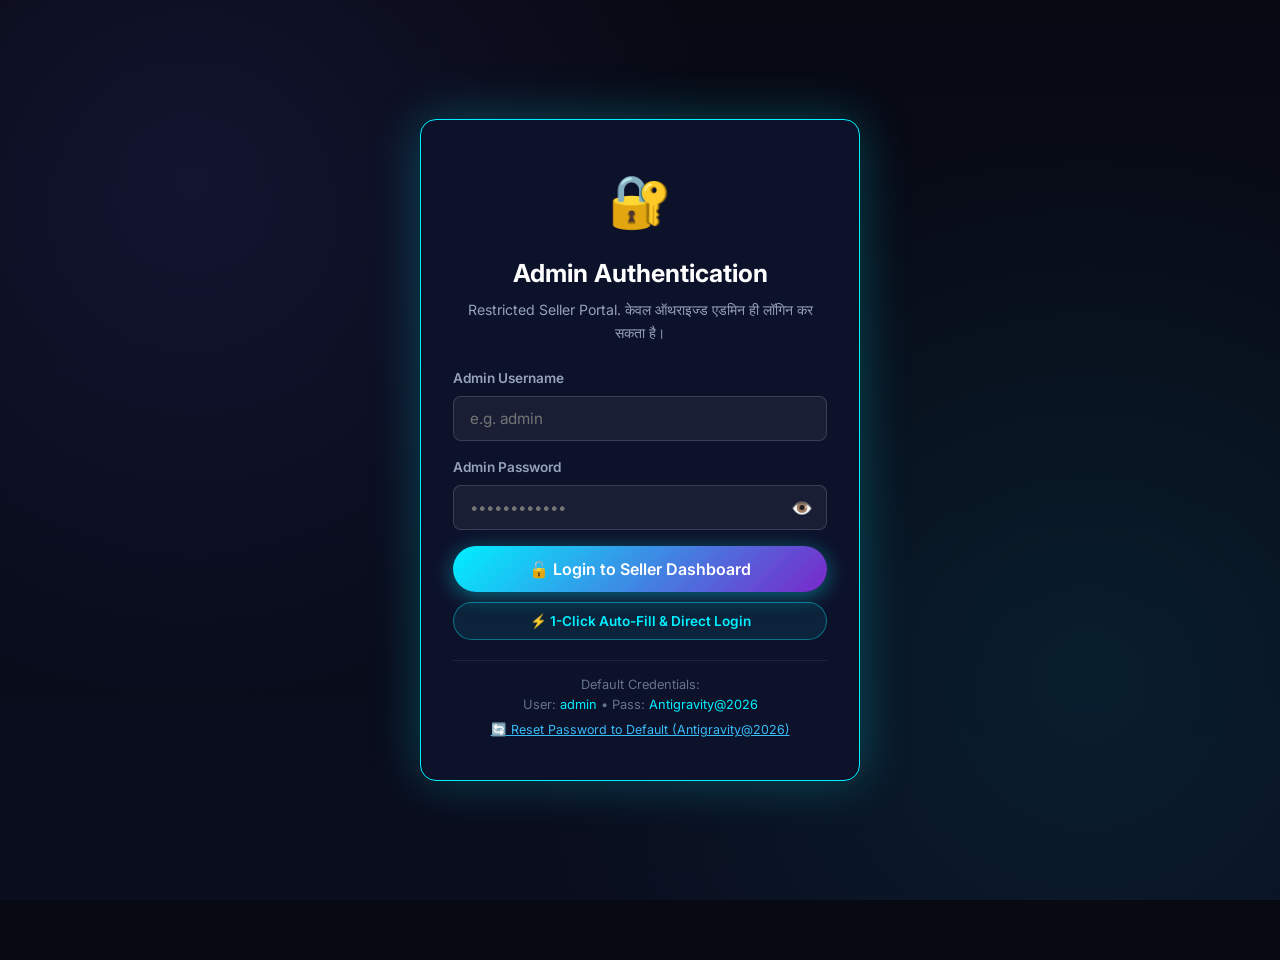
==== commit 5512ac20: "Fix admin login: add eye toggle, quick login button, and case-tolerant credentials matching" ====
--- a/admin.html
+++ b/admin.html
@@ -33,7 +33,10 @@
                 
                 <div class="form-group" style="text-align: left;">
                     <label class="form-label" for="loginPassword">Admin Password</label>
-                    <input type="password" id="loginPassword" class="form-input" placeholder="••••••••••••" required>
+                    <div style="position: relative; display: flex; align-items: center;">
+                        <input type="password" id="loginPassword" class="form-input" placeholder="••••••••••••" required style="padding-right: 42px;">
+                        <button type="button" id="btnToggleLoginPass" style="position: absolute; right: 10px; background: none; border: none; color: #94a3b8; font-size: 1.1rem; cursor: pointer; padding: 4px;" title="Show/Hide Password">👁️</button>
+                    </div>
                 </div>
 
                 <div id="loginErrorMsg" style="display: none; background: rgba(239, 68, 68, 0.15); border: 1px solid #ef4444; color: #f87171; padding: 10px; border-radius: 8px; font-size: 0.82rem; margin-bottom: 16px;">
@@ -43,12 +46,18 @@
                 <button type="submit" class="btn btn-primary" style="width: 100%; padding: 13px; font-size: 1rem;">
                     🔓 Login to Seller Dashboard
                 </button>
+
+                <button type="button" id="btnQuickLoginDemo" class="btn btn-secondary" style="width: 100%; margin-top: 10px; font-size: 0.85rem; padding: 10px; border-color: rgba(0, 240, 255, 0.4); color: #00f0ff; background: rgba(0, 240, 255, 0.08);">
+                    ⚡ 1-Click Auto-Fill &amp; Direct Login
+                </button>
             </form>
 
-            <div style="margin-top: 22px; font-size: 0.8rem; color: #64748b; border-top: 1px solid rgba(255,255,255,0.08); padding-top: 16px;">
+            <div style="margin-top: 20px; font-size: 0.8rem; color: #64748b; border-top: 1px solid rgba(255,255,255,0.08); padding-top: 14px;">
                 Default Credentials:<br>
                 User: <code style="color: #00f0ff;">admin</code> • Pass: <code style="color: #00f0ff;">Antigravity@2026</code><br>
-                <small style="color: #475569;">(लॉगिन करने के बाद आप अंदर से पासवर्ड बदल सकते हैं)</small>
+                <button type="button" id="btnResetCredsToDefault" style="background: none; border: none; color: #38bdf8; text-decoration: underline; cursor: pointer; font-size: 0.78rem; margin-top: 6px;">
+                    🔄 Reset Password to Default (Antigravity@2026)
+                </button>
             </div>
         </div>
     </div>
@@ -584,33 +593,51 @@
             </div>
 
             <!-- ==========================================
-                 TAB 6: COURSE & E-BOOK MANAGER (DRAG & DROP)
+                 TAB 6: COURSE & E-BOOK MANAGER (MULTI-COURSE CMS + 5 TEMPLATES)
                  ========================================== -->
             <div id="tab-courses" class="admin-tab-pane">
                 <div style="display: flex; flex-direction: column; gap: 24px;">
                     
-                    <!-- ACTIVE E-BOOK NOTICE -->
+                    <!-- ACTIVE STOREFRONT SUMMARY -->
                     <div class="admin-card" style="border-color: #00f0ff; background: rgba(0, 240, 255, 0.03);">
                         <div style="display: flex; justify-content: space-between; align-items: center; flex-wrap: wrap; gap: 14px;">
                             <div>
-                                <span style="font-size: 0.75rem; text-transform: uppercase; letter-spacing: 1px; color: #00f0ff; font-weight: 700;">🟢 Currently Active E-Book on Website & Reader</span>
-                                <h3 style="font-size: 1.3rem; font-weight: 800; color: #fff; margin-top: 4px;" id="currentActiveBookTitle">Google Antigravity Master Guide</h3>
-                                <p style="font-size: 0.85rem; color: #94a3b8;" id="currentActiveBookMeta">Price: ₹199 • Total Chapters: 9 • All DRM Protections Active</p>
-                            </div>
-                            <a href="reader.html" target="_blank" class="btn btn-secondary" style="font-size: 0.85rem; padding: 8px 16px;">
-                                📖 Open Live Reader
-                            </a>
+                                <span style="font-size: 0.75rem; text-transform: uppercase; letter-spacing: 1px; color: #00f0ff; font-weight: 700;">🟢 Active Courses Storefront & Multiple Live E-Books</span>
+                                <h3 style="font-size: 1.3rem; font-weight: 800; color: #fff; margin-top: 4px;" id="currentActiveBookTitle">Storefront Active Catalog</h3>
+                                <p style="font-size: 0.85rem; color: #94a3b8;" id="currentActiveBookMeta">Multiple courses can be active simultaneously on the Courses Storefront & Reader.</p>
+                            </div>
+                            <div style="display: flex; gap: 10px; flex-wrap: wrap;">
+                                <a href="courses.html" target="_blank" class="btn btn-primary" style="font-size: 0.85rem; padding: 8px 16px;">
+                                    🛍️ View Courses Page
+                                </a>
+                                <a href="reader.html" target="_blank" class="btn btn-secondary" style="font-size: 0.85rem; padding: 8px 16px;">
+                                    📖 Open Live Reader
+                                </a>
+                            </div>
                         </div>
                     </div>
 
                     <!-- DRAG & DROP NEW EBOOK UPLOADER -->
-                    <!-- DRAG & DROP NEW EBOOK UPLOADER -->
-                    <div class="admin-card">
+                    <div class="admin-card" id="courseFormCard">
+                        <!-- Editing notice banner (hidden by default) -->
+                        <div id="courseEditingNotice" class="editing-course-banner" style="display: none;">
+                            <div style="display: flex; align-items: center; gap: 10px;">
+                                <span style="font-size: 1.3rem;">✏️</span>
+                                <div>
+                                    <strong style="color: #fff;">Currently Editing: <span id="editingCourseTitleDisplay">Course</span></strong>
+                                    <div style="font-size: 0.78rem; color: #fde68a;">Changes will update this course, its landing page, and reader content.</div>
+                                </div>
+                            </div>
+                            <button type="button" id="btnCancelEditCourse" class="btn btn-secondary" style="font-size: 0.78rem; padding: 4px 12px; background: rgba(0,0,0,0.4); border-color: #f59e0b; color: #fbbf24;">
+                                ✕ Cancel Edit
+                            </button>
+                        </div>
+
                         <div style="display: flex; justify-content: space-between; align-items: center; flex-wrap: wrap; gap: 10px; margin-bottom: 16px;">
                             <div>
-                                <h2 style="margin-bottom: 2px;">📤 Add & Launch New E-Book / Course</h2>
+                                <h2 style="margin-bottom: 2px;" id="courseFormSectionHeading">📤 Add & Launch New E-Book / Course</h2>
                                 <p style="font-size: 0.85rem; color: #94a3b8;">
-                                    Drag & drop any document (.txt, .md, .docx, .html, .json) or paste content. Automatic chapter parsing makes it live in seconds!
+                                    Upload documents, pick a Landing Page layout template, customize headlines, and launch multiple active courses simultaneously!
                                 </p>
                             </div>
                         </div>
@@ -675,6 +702,21 @@
 
                         <!-- Course Details Form -->
                         <form id="newCourseForm" style="margin-top: 24px;">
+                            <!-- Hidden ID if editing -->
+                            <input type="hidden" id="courseEditId" value="">
+
+                            <!-- Active Switch & Core Meta -->
+                            <div style="background: rgba(16, 185, 129, 0.08); border: 1px solid rgba(16, 185, 129, 0.3); border-radius: 10px; padding: 14px 18px; margin-bottom: 20px; display: flex; align-items: center; justify-content: space-between; flex-wrap: wrap; gap: 10px;">
+                                <div>
+                                    <strong style="color: #34d399; font-size: 0.95rem;">🟢 Multiple Active Courses Status</strong>
+                                    <p style="margin: 0; color: #94a3b8; font-size: 0.8rem;">Is course ko turant active karein. Aap ek sath multiple courses active rakh sakte hain!</p>
+                                </div>
+                                <label style="display: flex; align-items: center; gap: 8px; cursor: pointer; user-select: none;">
+                                    <input type="checkbox" id="courseInputIsActive" checked style="width: 18px; height: 18px; accent-color: #10b981; cursor: pointer;">
+                                    <span style="font-weight: 700; color: #fff; font-size: 0.9rem;">Course is Active (LIVE)</span>
+                                </label>
+                            </div>
+
                             <div style="display: grid; grid-template-columns: 2fr 1fr; gap: 16px;">
                                 <div class="form-group">
                                     <label class="form-label" for="courseInputTitle">E-Book / Course Title <span class="req">*</span></label>
@@ -691,7 +733,7 @@
                                 <input type="text" id="courseInputSubtitle" class="form-input" placeholder="e.g. The definitive guide to building modern apps with AI" value="Comprehensive Blueprint & Practical Production Code">
                             </div>
 
-                            <div style="display: grid; grid-template-columns: 1fr 1fr 1fr; gap: 16px;">
+                            <div style="display: grid; grid-template-columns: 1fr 1fr 1fr 1fr; gap: 16px;">
                                 <div class="form-group">
                                     <label class="form-label" for="courseInputPrice">Selling Price (₹) <span class="req">*</span></label>
                                     <input type="number" id="courseInputPrice" class="form-input" placeholder="199" value="199" required>
@@ -703,6 +745,152 @@
                                 <div class="form-group">
                                     <label class="form-label" for="courseInputAuthor">Author / Publisher</label>
                                     <input type="text" id="courseInputAuthor" class="form-input" placeholder="e.g. Google Antigravity Team" value="Google Antigravity Team">
+                                </div>
+                                <div class="form-group">
+                                    <label class="form-label" for="courseInputBadge">Card Badge Tag</label>
+                                    <input type="text" id="courseInputBadge" class="form-input" placeholder="e.g. Bestseller, New, Trending" value="Bestseller">
+                                </div>
+                            </div>
+
+                            <!-- MINI-CMS: 5 LANDING PAGE LAYOUT TEMPLATES -->
+                            <div style="background: rgba(255, 255, 255, 0.02); border: 1px solid rgba(255, 255, 255, 0.08); border-radius: 12px; padding: 20px; margin-top: 16px; margin-bottom: 24px;">
+                                <div style="display: flex; justify-content: space-between; align-items: center; margin-bottom: 6px;">
+                                    <h3 style="font-size: 1.05rem; color: #00f0ff; margin: 0;">🎨 Landing Page Layout Template (Select 1 of 5)</h3>
+                                    <span style="font-size: 0.75rem; color: #94a3b8;">Har course ke liye alag attractive landing page banta hai!</span>
+                                </div>
+                                <p style="font-size: 0.82rem; color: #94a3b8; margin-bottom: 12px;">
+                                    Template select karein. Publish karte hi aapka naya custom landing page automatic ready ho jayega:
+                                </p>
+
+                                <div class="template-picker-grid">
+                                    <!-- Template 1 -->
+                                    <label class="template-card">
+                                        <input type="radio" name="courseTemplate" value="template_tech" checked style="position: absolute; top: 12px; right: 12px; accent-color: #00f0ff;">
+                                        <div class="template-card-header">
+                                            <span class="template-icon">🚀</span>
+                                            <span class="template-badge">Template 1</span>
+                                        </div>
+                                        <div class="template-card-body">
+                                            <h4 class="template-title">Cyberpunk & Tech Dark</h4>
+                                            <p class="template-desc">Glowing neon cyan & emerald, dark sci-fi background, terminal grids, tech badges.</p>
+                                            <div class="template-palette">
+                                                <span class="palette-dot" style="background: #00f0ff;"></span>
+                                                <span class="palette-dot" style="background: #10b981;"></span>
+                                                <span class="palette-dot" style="background: #070913;"></span>
+                                            </div>
+                                        </div>
+                                    </label>
+
+                                    <!-- Template 2 -->
+                                    <label class="template-card">
+                                        <input type="radio" name="courseTemplate" value="template_luxury" style="position: absolute; top: 12px; right: 12px; accent-color: #00f0ff;">
+                                        <div class="template-card-header">
+                                            <span class="template-icon">💎</span>
+                                            <span class="template-badge">Template 2</span>
+                                        </div>
+                                        <div class="template-card-body">
+                                            <h4 class="template-title">Minimalist Clean Luxury</h4>
+                                            <p class="template-desc">Deep obsidian, royal purple & violet gradients, elegant sans-serif, clean glass cards.</p>
+                                            <div class="template-palette">
+                                                <span class="palette-dot" style="background: #8b5cf6;"></span>
+                                                <span class="palette-dot" style="background: #ec4899;"></span>
+                                                <span class="palette-dot" style="background: #0f172a;"></span>
+                                            </div>
+                                        </div>
+                                    </label>
+
+                                    <!-- Template 3 -->
+                                    <label class="template-card">
+                                        <input type="radio" name="courseTemplate" value="template_sales" style="position: absolute; top: 12px; right: 12px; accent-color: #00f0ff;">
+                                        <div class="template-card-header">
+                                            <span class="template-icon">🎯</span>
+                                            <span class="template-badge">Template 3</span>
+                                        </div>
+                                        <div class="template-card-body">
+                                            <h4 class="template-title">Video Masterclass Sales</h4>
+                                            <p class="template-desc">High urgency countdowns, bold CTA headers, curriculum spotlights, proof tickers.</p>
+                                            <div class="template-palette">
+                                                <span class="palette-dot" style="background: #ef4444;"></span>
+                                                <span class="palette-dot" style="background: #f59e0b;"></span>
+                                                <span class="palette-dot" style="background: #18181b;"></span>
+                                            </div>
+                                        </div>
+                                    </label>
+
+                                    <!-- Template 4 -->
+                                    <label class="template-card">
+                                        <input type="radio" name="courseTemplate" value="template_saas" style="position: absolute; top: 12px; right: 12px; accent-color: #00f0ff;">
+                                        <div class="template-card-header">
+                                            <span class="template-icon">⚡</span>
+                                            <span class="template-badge">Template 4</span>
+                                        </div>
+                                        <div class="template-card-body">
+                                            <h4 class="template-title">Modern SaaS & Dev Product</h4>
+                                            <p class="template-desc">Code snippet previews, architecture diagram cards, tech stack pills & feature tabs.</p>
+                                            <div class="template-palette">
+                                                <span class="palette-dot" style="background: #3b82f6;"></span>
+                                                <span class="palette-dot" style="background: #06b6d4;"></span>
+                                                <span class="palette-dot" style="background: #0b132b;"></span>
+                                            </div>
+                                        </div>
+                                    </label>
+
+                                    <!-- Template 5 -->
+                                    <label class="template-card">
+                                        <input type="radio" name="courseTemplate" value="template_author" style="position: absolute; top: 12px; right: 12px; accent-color: #00f0ff;">
+                                        <div class="template-card-header">
+                                            <span class="template-icon">📚</span>
+                                            <span class="template-badge">Template 5</span>
+                                        </div>
+                                        <div class="template-card-body">
+                                            <h4 class="template-title">Author & Reader Showcase</h4>
+                                            <p class="template-desc">3D book cover hero, author bio, sample chapter teaser accordions, reader reviews.</p>
+                                            <div class="template-palette">
+                                                <span class="palette-dot" style="background: #10b981;"></span>
+                                                <span class="palette-dot" style="background: #6366f1;"></span>
+                                                <span class="palette-dot" style="background: #090d16;"></span>
+                                            </div>
+                                        </div>
+                                    </label>
+                                </div>
+
+                                <!-- Landing Page Content Customization -->
+                                <div style="border-top: 1px solid rgba(255, 255, 255, 0.08); padding-top: 16px; margin-top: 16px;">
+                                    <h4 style="font-size: 0.95rem; color: #fff; margin-bottom: 12px;">✍️ Landing Page Content Customization (Mini-CMS)</h4>
+                                    
+                                    <div class="form-group" style="margin-bottom: 12px;">
+                                        <label class="form-label" for="courseInputHeadline">Hero Main Headline</label>
+                                        <input type="text" id="courseInputHeadline" class="form-input" placeholder="e.g. Master Autonomous AI Development & Build Any Software in Minutes">
+                                    </div>
+
+                                    <div class="form-group" style="margin-bottom: 12px;">
+                                        <label class="form-label" for="courseInputSubheadline">Hero Subheadline / Pitch</label>
+                                        <textarea id="courseInputSubheadline" class="form-input" style="height: 65px; resize: vertical;" placeholder="Comprehensive step-by-step master material, zero placeholders, complete code blueprints with DRM protected instant access."></textarea>
+                                    </div>
+
+                                    <div style="display: grid; grid-template-columns: 1fr 1fr; gap: 12px; margin-bottom: 12px;">
+                                        <div>
+                                            <label class="form-label">Key Point 1</label>
+                                            <input type="text" id="courseInputKeyPoint1" class="form-input" placeholder="Step-by-step master architecture and blueprints" value="Autonomous Planning & Architecture Blueprint">
+                                        </div>
+                                        <div>
+                                            <label class="form-label">Key Point 2</label>
+                                            <input type="text" id="courseInputKeyPoint2" class="form-input" placeholder="Production ready code with zero placeholders" value="Multi-File Codebase Generation with Terminal Auto-Repair">
+                                        </div>
+                                        <div>
+                                            <label class="form-label">Key Point 3</label>
+                                            <input type="text" id="courseInputKeyPoint3" class="form-input" placeholder="Browser testing & self-healing workflows" value="Automated Testing & End-to-End Validation">
+                                        </div>
+                                        <div>
+                                            <label class="form-label">Key Point 4</label>
+                                            <input type="text" id="courseInputKeyPoint4" class="form-input" placeholder="Freelancing, SaaS monetization & client delivery" value="Client Delivery & Monthly Revenue Monetization Strategy">
+                                        </div>
+                                    </div>
+
+                                    <div class="form-group" style="margin-bottom: 0;">
+                                        <label class="form-label" for="courseInputCtaText">Custom CTA Button Text</label>
+                                        <input type="text" id="courseInputCtaText" class="form-input" placeholder="e.g. Unlock Master Course Now • ₹199" value="Unlock Complete Guide & Instant Access">
+                                    </div>
                                 </div>
                             </div>
 
@@ -725,11 +913,11 @@
                             </div>
 
                             <div style="display: flex; gap: 12px; margin-top: 20px; flex-wrap: wrap;">
-                                <button type="submit" id="btnPublishAndActivate" class="btn btn-primary" style="flex: 2; padding: 13px; font-size: 1rem;">
-                                    🚀 Publish & Set as Live E-Book on Site
-                                </button>
-                                <button type="button" id="btnSaveToCatalog" class="btn btn-secondary" style="flex: 1; padding: 13px;">
-                                    💾 Save to Catalog (Draft)
+                                <button type="submit" id="btnPublishAndActivate" class="btn btn-primary" style="flex: 2; padding: 14px; font-size: 1rem;">
+                                    💾 Save & Publish Course / Landing Page
+                                </button>
+                                <button type="button" id="btnSaveToCatalog" class="btn btn-secondary" style="flex: 1; padding: 14px;">
+                                    📁 Save as Inactive Draft
                                 </button>
                             </div>
                         </form>
@@ -740,7 +928,12 @@
                         <div style="display: flex; justify-content: space-between; align-items: center; margin-bottom: 18px; flex-wrap: wrap; gap: 10px;">
                             <div>
                                 <h2 style="margin-bottom: 2px;">📚 All E-Books & Courses Catalog</h2>
-                                <span style="font-size: 0.82rem; color: #94a3b8;">Aap kisi bhi e-book ka price badal sakte hain ya use 1-click me live kar sakte hain</span>
+                                <span style="font-size: 0.82rem; color: #94a3b8;">Multiple courses active rakh sakte hain. Kisi bhi course ko Edit, Delete, Toggle Active karein ya Landing Page preview karein!</span>
+                            </div>
+                            <div style="display: flex; gap: 10px; align-items: center;">
+                                <span id="catalogCountSummaryBadge" style="background: rgba(0, 240, 255, 0.12); color: #00f0ff; border: 1px solid rgba(0, 240, 255, 0.3); padding: 4px 12px; border-radius: 20px; font-size: 0.8rem; font-weight: 700;">
+                                    Total: 0 | Active: 0
+                                </span>
                             </div>
                         </div>
 
@@ -752,7 +945,8 @@
                                         <th>Category</th>
                                         <th>Chapters</th>
                                         <th>Price (₹)</th>
-                                        <th>Status</th>
+                                        <th>Template</th>
+                                        <th>Status (Multiple Active)</th>
                                         <th>Actions</th>
                                     </tr>
                                 </thead>
@@ -766,6 +960,9 @@
                 </div>
             </div>
 
+                </div>
+            </div>
+
         </main>
 
     </div>
--- a/assets/css/style.css
+++ b/assets/css/style.css
@@ -1909,3 +1909,135 @@
     transform: translateX(4px);
 }
 
+/* ==========================================================================
+   MOBILE VIEW 100% WIDTH PERFECTION (Cards, Grids, Modals, Forms)
+   ========================================================================== */
+@media (max-width: 768px) {
+    *, *::before, *::after {
+        box-sizing: border-box !important;
+    }
+
+    html, body {
+        overflow-x: hidden !important;
+        width: 100% !important;
+        max-width: 100vw !important;
+    }
+
+    .container, .template-container {
+        width: 100% !important;
+        max-width: 100% !important;
+        padding-left: 16px !important;
+        padding-right: 16px !important;
+        box-sizing: border-box !important;
+    }
+
+    /* All Cards 100% Width */
+    .card,
+    .course-card-item,
+    .feature-card,
+    .pricing-card,
+    .curriculum-accordion-item,
+    .glass-panel,
+    .order-summary-box,
+    .cashfree-strip,
+    .stylish-email-card,
+    .chapter-card,
+    .faq-item {
+        width: 100% !important;
+        max-width: 100% !important;
+        box-sizing: border-box !important;
+    }
+
+    /* Grids collapse to single full-width column */
+    .courses-catalog-grid,
+    .template-grid-2col,
+    .hero-grid,
+    .features-grid,
+    .pricing-grid,
+    .curriculum-grid,
+    .security-banner {
+        display: flex !important;
+        flex-direction: column !important;
+        width: 100% !important;
+        max-width: 100% !important;
+        gap: 18px !important;
+    }
+
+    /* Modal Mobile Optimization */
+    .modal-content,
+    .payment-modal,
+    .cf-gateway-dialog {
+        width: 95% !important;
+        max-width: 100% !important;
+        margin: 10px auto !important;
+        padding: 20px 16px !important;
+        border-radius: 16px !important;
+        box-sizing: border-box !important;
+    }
+
+    /* Form Elements 100% Width */
+    .form-group,
+    .form-input,
+    .search-box-wrap,
+    .search-box-wrap input,
+    .btn-buy-course-direct,
+    .btn-view-course-landing,
+    .btn-primary,
+    .btn-secondary {
+        width: 100% !important;
+        box-sizing: border-box !important;
+    }
+
+    /* Dynamic Landing Hero and Pricing */
+    .dynamic-landing-hero {
+        padding: 40px 0 30px !important;
+    }
+
+    .dynamic-landing-hero h1 {
+        font-size: 26px !important;
+        line-height: 1.3 !important;
+    }
+
+    .dynamic-landing-hero p {
+        font-size: 16px !important;
+    }
+
+    .hero-actions-dynamic {
+        flex-direction: column !important;
+        width: 100% !important;
+        gap: 12px !important;
+    }
+
+    .hero-actions-dynamic .btn {
+        width: 100% !important;
+        text-align: center !important;
+        justify-content: center !important;
+    }
+}
+
+@media (max-width: 480px) {
+    h1, .hero-content h1, .courses-hero h1 {
+        font-size: 24px !important;
+    }
+
+    h2, .section-title {
+        font-size: 20px !important;
+    }
+
+    .course-card-body {
+        padding: 16px !important;
+    }
+
+    .course-pricing-row {
+        flex-direction: column !important;
+        align-items: flex-start !important;
+        gap: 6px !important;
+    }
+
+    .cat-pill {
+        padding: 7px 13px !important;
+        font-size: 0.78rem !important;
+    }
+}
+
+
--- a/assets/css/admin.css
+++ b/assets/css/admin.css
@@ -485,3 +485,156 @@
     background: rgba(239, 68, 68, 0.1);
 }
 
+/* ==========================================================================
+   MINI-CMS 5 TEMPLATE PICKER & MULTI-COURSE STYLES
+   ========================================================================== */
+.template-picker-grid {
+    display: grid;
+    grid-template-columns: repeat(auto-fit, minmax(210px, 1fr));
+    gap: 14px;
+    margin-top: 10px;
+    margin-bottom: 20px;
+}
+
+.template-card {
+    position: relative;
+    border: 2px solid rgba(255, 255, 255, 0.08);
+    background: rgba(15, 20, 43, 0.6);
+    border-radius: 12px;
+    padding: 16px;
+    cursor: pointer;
+    transition: all 0.25s ease;
+    user-select: none;
+    display: flex;
+    flex-direction: column;
+    gap: 8px;
+}
+
+.template-card:hover {
+    border-color: rgba(0, 240, 255, 0.4);
+    transform: translateY(-2px);
+    background: rgba(0, 240, 255, 0.04);
+}
+
+.template-card.active,
+.template-card input[type="radio"]:checked ~ .template-card-body,
+.template-card:has(input[type="radio"]:checked) {
+    border-color: #00f0ff;
+    background: rgba(0, 240, 255, 0.1);
+    box-shadow: 0 0 20px rgba(0, 240, 255, 0.25);
+}
+
+.template-card-header {
+    display: flex;
+    align-items: center;
+    justify-content: space-between;
+}
+
+.template-badge {
+    font-size: 0.68rem;
+    font-weight: 700;
+    text-transform: uppercase;
+    letter-spacing: 0.5px;
+    padding: 2px 7px;
+    border-radius: 4px;
+    background: rgba(255, 255, 255, 0.08);
+    color: #94a3b8;
+}
+
+.template-card.active .template-badge,
+.template-card:has(input[type="radio"]:checked) .template-badge {
+    background: rgba(0, 240, 255, 0.2);
+    color: #00f0ff;
+}
+
+.template-icon {
+    font-size: 1.6rem;
+    line-height: 1;
+}
+
+.template-title {
+    font-size: 0.95rem;
+    font-weight: 700;
+    color: #f8fafc;
+    margin: 0;
+}
+
+.template-desc {
+    font-size: 0.78rem;
+    color: #94a3b8;
+    line-height: 1.4;
+    margin: 0;
+}
+
+.template-palette {
+    display: flex;
+    gap: 5px;
+    margin-top: 6px;
+}
+
+.palette-dot {
+    width: 12px;
+    height: 12px;
+    border-radius: 50%;
+    border: 1px solid rgba(255, 255, 255, 0.2);
+}
+
+/* Edit State Highlight Banner */
+.editing-course-banner {
+    display: flex;
+    align-items: center;
+    justify-content: space-between;
+    background: linear-gradient(135deg, rgba(245, 158, 11, 0.15), rgba(234, 88, 12, 0.15));
+    border: 1px solid #f59e0b;
+    border-radius: 10px;
+    padding: 12px 18px;
+    margin-bottom: 20px;
+    color: #fbbf24;
+    font-size: 0.9rem;
+}
+
+/* Responsive Table & Full Mobile 100% Width Fixes */
+@media (max-width: 900px) {
+    .admin-grid {
+        grid-template-columns: 1fr !important;
+    }
+}
+
+@media (max-width: 768px) {
+    .admin-body {
+        padding-bottom: 80px;
+    }
+
+    .admin-card {
+        padding: 16px !important;
+        width: 100% !important;
+        max-width: 100% !important;
+        border-radius: 12px !important;
+        box-sizing: border-box !important;
+    }
+
+    .template-picker-grid {
+        grid-template-columns: 1fr !important;
+    }
+
+    .uploader-tabs {
+        flex-direction: column;
+    }
+
+    .uploader-tab-btn {
+        width: 100% !important;
+        justify-content: center;
+    }
+
+    .orders-table th,
+    .orders-table td {
+        padding: 10px 8px !important;
+        font-size: 0.8rem !important;
+    }
+
+    .table-action-btn {
+        padding: 4px 8px !important;
+        font-size: 0.72rem !important;
+    }
+}
+
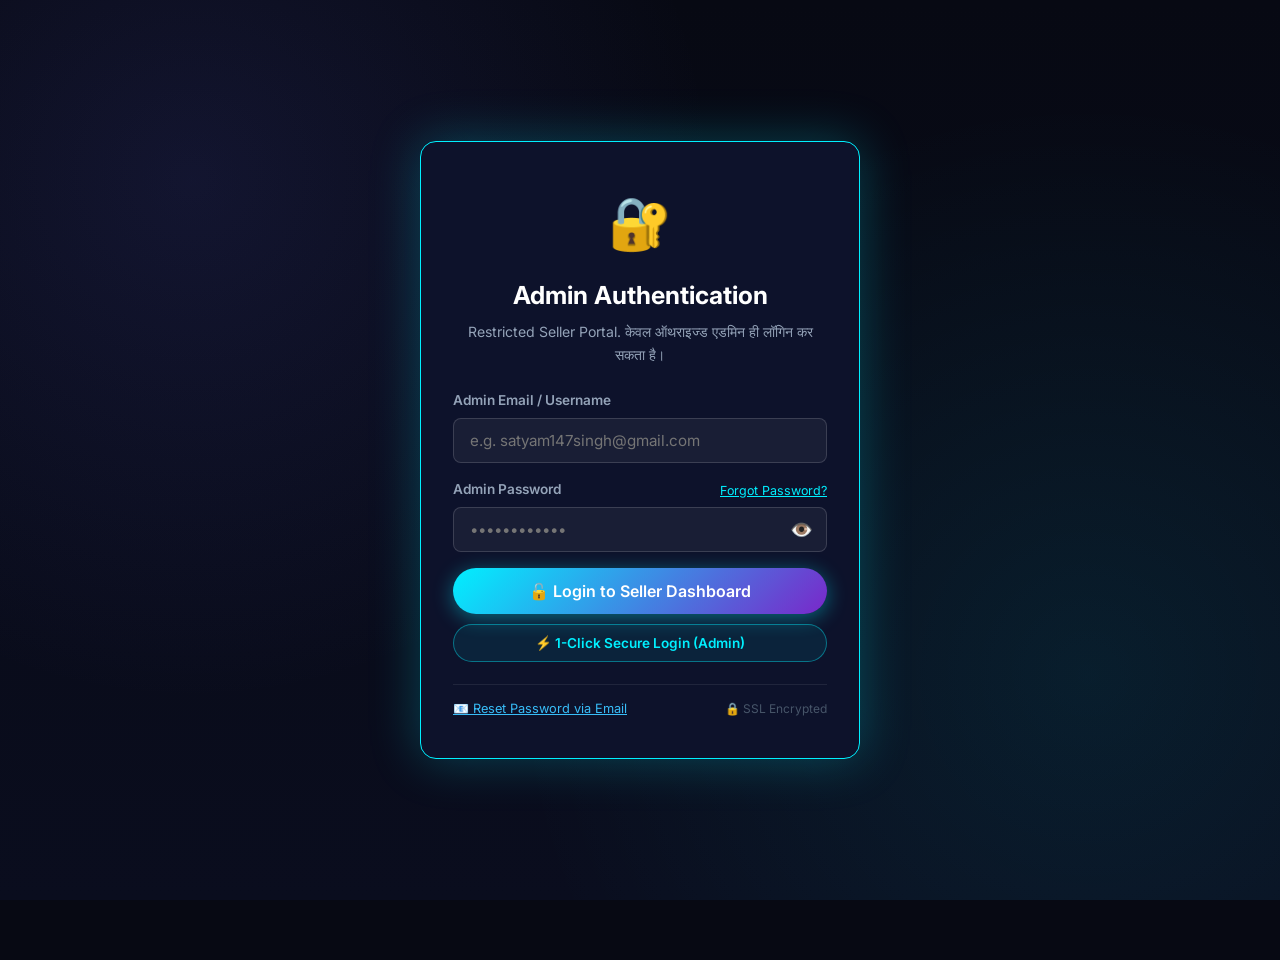
==== commit e26a7b29: "Configure Satyam admin credentials, email password reset modal, remove all public admin links, and f" ====
--- a/admin.html
+++ b/admin.html
@@ -25,17 +25,22 @@
                 Restricted Seller Portal. केवल ऑथराइज्ड एडमिन ही लॉगिन कर सकता है।
             </p>
 
-            <form id="adminLoginForm">
+            <form id="adminLoginForm" onsubmit="return handleAdminLogin(event);">
                 <div class="form-group" style="text-align: left;">
-                    <label class="form-label" for="loginUsername">Admin Username</label>
-                    <input type="text" id="loginUsername" class="form-input" placeholder="e.g. admin" required>
+                    <label class="form-label" for="loginUsername">Admin Email / Username</label>
+                    <input type="text" id="loginUsername" class="form-input" placeholder="e.g. satyam147singh@gmail.com" required autocomplete="username">
                 </div>
                 
                 <div class="form-group" style="text-align: left;">
-                    <label class="form-label" for="loginPassword">Admin Password</label>
+                    <div style="display: flex; justify-content: space-between; align-items: center; margin-bottom: 6px;">
+                        <label class="form-label" for="loginPassword" style="margin-bottom: 0;">Admin Password</label>
+                        <button type="button" onclick="showEmailResetModal()" style="background: none; border: none; color: #00f0ff; font-size: 0.78rem; cursor: pointer; text-decoration: underline; padding: 0;">
+                            Forgot Password?
+                        </button>
+                    </div>
                     <div style="position: relative; display: flex; align-items: center;">
-                        <input type="password" id="loginPassword" class="form-input" placeholder="••••••••••••" required style="padding-right: 42px;">
-                        <button type="button" id="btnToggleLoginPass" style="position: absolute; right: 10px; background: none; border: none; color: #94a3b8; font-size: 1.1rem; cursor: pointer; padding: 4px;" title="Show/Hide Password">👁️</button>
+                        <input type="password" id="loginPassword" class="form-input" placeholder="••••••••••••" required style="padding-right: 42px;" autocomplete="current-password">
+                        <button type="button" id="btnToggleLoginPass" onclick="toggleAdminPassVisibility()" style="position: absolute; right: 10px; background: none; border: none; color: #94a3b8; font-size: 1.15rem; cursor: pointer; padding: 4px; line-height: 1;" title="Show/Hide Password">👁️</button>
                     </div>
                 </div>
 
@@ -43,20 +48,83 @@
                     ❌ गलत Username या Password! दोबारा प्रयास करें।
                 </div>
 
-                <button type="submit" class="btn btn-primary" style="width: 100%; padding: 13px; font-size: 1rem;">
+                <button type="submit" id="btnAdminSubmitLogin" class="btn btn-primary" style="width: 100%; padding: 13px; font-size: 1rem;">
                     🔓 Login to Seller Dashboard
                 </button>
 
-                <button type="button" id="btnQuickLoginDemo" class="btn btn-secondary" style="width: 100%; margin-top: 10px; font-size: 0.85rem; padding: 10px; border-color: rgba(0, 240, 255, 0.4); color: #00f0ff; background: rgba(0, 240, 255, 0.08);">
-                    ⚡ 1-Click Auto-Fill &amp; Direct Login
+                <button type="button" id="btnQuickLoginDemo" onclick="quickLoginSatyam()" class="btn btn-secondary" style="width: 100%; margin-top: 10px; font-size: 0.85rem; padding: 10px; border-color: rgba(0, 240, 255, 0.4); color: #00f0ff; background: rgba(0, 240, 255, 0.08);">
+                    ⚡ 1-Click Secure Login (Admin)
                 </button>
             </form>
 
-            <div style="margin-top: 20px; font-size: 0.8rem; color: #64748b; border-top: 1px solid rgba(255,255,255,0.08); padding-top: 14px;">
-                Default Credentials:<br>
-                User: <code style="color: #00f0ff;">admin</code> • Pass: <code style="color: #00f0ff;">Antigravity@2026</code><br>
-                <button type="button" id="btnResetCredsToDefault" style="background: none; border: none; color: #38bdf8; text-decoration: underline; cursor: pointer; font-size: 0.78rem; margin-top: 6px;">
-                    🔄 Reset Password to Default (Antigravity@2026)
+            <div style="margin-top: 22px; font-size: 0.8rem; color: #64748b; border-top: 1px solid rgba(255,255,255,0.08); padding-top: 14px; display: flex; justify-content: space-between; align-items: center;">
+                <button type="button" onclick="showEmailResetModal()" style="background: none; border: none; color: #38bdf8; text-decoration: underline; cursor: pointer; font-size: 0.8rem;">
+                    📧 Reset Password via Email
+                </button>
+                <span style="color: #475569; font-size: 0.75rem;">🔒 SSL Encrypted</span>
+            </div>
+        </div>
+    </div>
+
+    <!-- EMAIL PASSWORD RESET MODAL -->
+    <div id="emailResetModal" style="display: none; position: fixed; inset: 0; background: rgba(0, 0, 0, 0.88); backdrop-filter: blur(10px); z-index: 10000; align-items: center; justify-content: center; padding: 20px;">
+        <div class="admin-card" style="max-width: 440px; width: 100%; padding: 32px 26px; border-color: #00f0ff; box-shadow: 0 0 50px rgba(0, 240, 255, 0.35); text-align: left; position: relative;">
+            <button type="button" onclick="closeEmailResetModal()" style="position: absolute; top: 16px; right: 16px; background: none; border: none; color: #94a3b8; font-size: 1.4rem; cursor: pointer; line-height: 1;">&times;</button>
+            
+            <div style="text-align: center; margin-bottom: 20px;">
+                <div style="font-size: 2.5rem; margin-bottom: 6px;">📧</div>
+                <h3 style="font-size: 1.35rem; color: #fff; margin-bottom: 4px;">Admin Password Reset</h3>
+                <p style="color: #94a3b8; font-size: 0.82rem;">Apna registered Admin Email address enter karein:</p>
+            </div>
+
+            <!-- Step 1: Email Verification Form -->
+            <div id="resetEmailStep1">
+                <form id="verifyAdminEmailForm" onsubmit="return handleVerifyEmail(event);">
+                    <div class="form-group">
+                        <label class="form-label" for="resetAdminEmail">Registered Admin Email</label>
+                        <input type="email" id="resetAdminEmail" class="form-input" placeholder="e.g. satyam147singh@gmail.com" required autocomplete="email">
+                    </div>
+                    
+                    <div id="resetEmailError" style="display: none; background: rgba(239, 68, 68, 0.15); border: 1px solid #ef4444; color: #f87171; padding: 10px; border-radius: 8px; font-size: 0.82rem; margin-bottom: 14px;">
+                        <!-- error text -->
+                    </div>
+
+                    <button type="submit" class="btn btn-primary" style="width: 100%; padding: 12px; font-size: 0.95rem;">
+                        🔍 Verify Email &amp; Continue
+                    </button>
+                </form>
+            </div>
+
+            <!-- Step 2: Set New Password Form (Revealed after email matches) -->
+            <div id="resetEmailStep2" style="display: none;">
+                <div style="background: rgba(16, 185, 129, 0.12); border: 1px solid rgba(16, 185, 129, 0.35); border-radius: 8px; padding: 10px 14px; margin-bottom: 16px; font-size: 0.82rem; color: #34d399;">
+                    ✓ Email Verified: <strong id="verifiedEmailDisplay">satyam147singh@gmail.com</strong>
+                </div>
+
+                <form id="setNewPasswordForm" onsubmit="return handleSetNewPassword(event);">
+                    <div class="form-group">
+                        <label class="form-label" for="resetNewPassInput">Naya Password (New Password)</label>
+                        <input type="password" id="resetNewPassInput" class="form-input" placeholder="Enter new strong password" required minlength="6">
+                    </div>
+
+                    <div class="form-group">
+                        <label class="form-label" for="resetConfirmPassInput">Confirm New Password</label>
+                        <input type="password" id="resetConfirmPassInput" class="form-input" placeholder="Re-type new password" required minlength="6">
+                    </div>
+
+                    <div id="setPassError" style="display: none; background: rgba(239, 68, 68, 0.15); border: 1px solid #ef4444; color: #f87171; padding: 10px; border-radius: 8px; font-size: 0.82rem; margin-bottom: 14px;">
+                        <!-- error text -->
+                    </div>
+
+                    <button type="submit" class="btn btn-primary" style="width: 100%; padding: 12px; font-size: 0.95rem;">
+                        🔒 Update Password &amp; Login Now
+                    </button>
+                </form>
+            </div>
+
+            <div style="margin-top: 16px; text-align: center;">
+                <button type="button" onclick="closeEmailResetModal()" style="background: none; border: none; color: #94a3b8; font-size: 0.8rem; cursor: pointer;">
+                    Cancel / Back to Login
                 </button>
             </div>
         </div>
